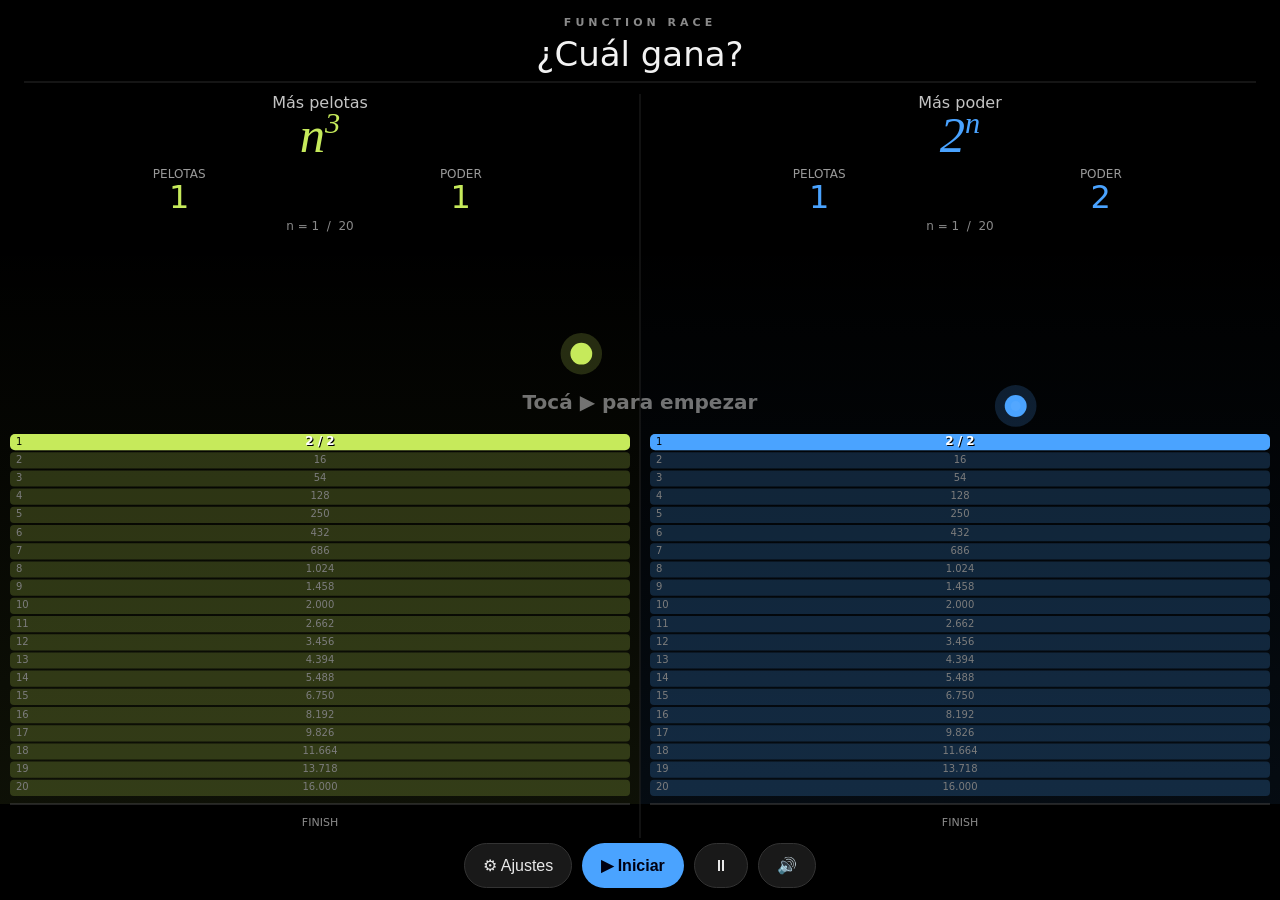
==== index.html @ 78512e0b "Prevent post-finish spawns and refine virtual ball power" ====
<!doctype html>
<html lang="es">
<head>
<meta charset="utf-8">
<meta name="viewport" content="width=device-width,initial-scale=1,viewport-fit=cover,user-scalable=no">
<meta name="theme-color" content="#000000">
<title>Function Race</title>
<style>
  :root { --bg:#000; --fg:#e8e8e8; --mut:#8a8a8a; --acc:#4aa3ff; }
  * { box-sizing: border-box; -webkit-tap-highlight-color: transparent; }
  html, body { margin:0; height:100%; background:var(--bg); color:var(--fg);
    font-family: system-ui, -apple-system, "Segoe UI", Roboto, sans-serif; overflow:hidden; touch-action:manipulation; }
  #c { position:fixed; inset:0; width:100%; height:100%; display:block; }
  #bar { position:fixed; left:0; right:0; bottom:calc(12px + env(safe-area-inset-bottom)); display:flex; gap:10px; justify-content:center; z-index:5; }
  #bar button { background:rgba(30,30,30,.85); color:var(--fg); border:1px solid #333; border-radius:999px;
    padding:12px 18px; font-size:16px; backdrop-filter:blur(6px); cursor:pointer; }
  #bar button:active { transform:scale(.96); }
  #bar #bPlay { background:var(--acc); color:#001; border-color:transparent; font-weight:600; }
  #panel { position:fixed; inset:0; background:rgba(0,0,0,.6); z-index:10; display:flex; align-items:flex-end; justify-content:center; }
  #panel.hidden { display:none; }
  .sheet { width:100%; max-width:560px; max-height:88dvh; overflow:auto; background:#111; border:1px solid #2a2a2a;
    border-radius:18px 18px 0 0; padding:16px 16px calc(20px + env(safe-area-inset-bottom)); }
  .sheet h2 { margin:0; font-size:18px; }
  .row { display:flex; align-items:center; justify-content:space-between; gap:10px; margin-bottom:10px; }
  label { display:block; font-size:12px; color:var(--mut); margin:10px 0 0; }
  label b { color:var(--fg); }
  input[type=text], input[type=number], select { width:100%; margin-top:4px; padding:10px 12px; font-size:16px;
    background:#1a1a1a; color:var(--fg); border:1px solid #333; border-radius:10px; font-family: ui-monospace, Menlo, Consolas, monospace; }
  select { font-family: inherit; }
  input[type=range] { width:100%; margin-top:6px; accent-color:var(--acc); }
  input[type=color] { width:38px; height:30px; padding:0; border:none; background:none; }
  fieldset { border:1px solid #2c2c2c; border-radius:12px; margin:14px 0 0; padding:4px 12px 12px; }
  legend { display:flex; gap:8px; align-items:center; padding:0 6px; }
  legend input[type=text] { width:150px; margin:0; padding:6px 8px; font-size:14px; font-family:inherit; }
  button.small { background:#222; color:var(--fg); border:1px solid #333; border-radius:8px; padding:8px 12px; font-size:14px; cursor:pointer; }
  button.primary { background:var(--acc); color:#001; border:none; border-radius:10px; padding:12px 18px; font-size:16px; font-weight:600; cursor:pointer; }
  .btns { display:flex; gap:10px; margin-top:16px; }
  .err { color:#ff6b6b; font-size:13px; min-height:18px; margin:10px 0 0; white-space:pre-wrap; }
  .hint { color:var(--mut); font-size:12px; line-height:1.5; margin:12px 0 0; }
  code { color:#c6ea5b; }
  .ed { margin-top:12px; padding:10px 12px 12px; background:#161616; border:1px solid #262626; border-radius:12px; }
  .edt { font-size:12px; color:var(--fg); font-weight:600; margin-bottom:6px; }
  .params { display:grid; grid-template-columns:1fr 1fr; gap:0 10px; }
  .params label.wide { grid-column:1 / -1; }
  canvas.prev { display:block; width:100%; height:48px; margin-top:10px; border-radius:8px; }
  .info { font-size:11px; color:var(--mut); margin-top:4px; }
  .err2 { color:#ff6b6b; font-size:12px; margin-top:4px; }
</style>
</head>
<body>
<canvas id="c"></canvas>

<div id="bar">
  <button id="bGear" aria-label="Ajustes">⚙ Ajustes</button>
  <button id="bPlay">▶ Iniciar</button>
  <button id="bPause" aria-label="Pausa">⏸</button>
  <button id="bSnd" aria-label="Sonido">🔊</button>
</div>

<div id="panel" class="hidden">
  <div class="sheet">
    <div class="row"><h2>Ajustes de la carrera</h2><button class="small" id="closeP">✕</button></div>

    <label>Preset
      <select id="preset"></select>
    </label>

    <label>Cantidad de paredes: <b id="wallsOut"></b>
      <input id="walls" type="range" min="1" max="100" step="1">
    </label>

    <label>Velocidad de la simulación: <b id="spdOut"></b>
      <input id="spd" type="range" min="0.5" max="5" step="0.5">
    </label>

    <div id="hpEd"></div>

    <div id="racers"></div>
    <div class="btns"><button class="small" id="addR">+ Agregar corredor</button></div>

    <p id="err" class="err"></p>
    <div class="btns">
      <button class="primary" id="apply">Aplicar y correr</button>
      <button class="small" id="share">Copiar link</button>
    </div>

    <p class="hint">
      Para cada cosa elegís el <b>tipo de función</b> (constante, lineal, potencia, exponencial, factorial…) y sus números; el gráfico
      muestra cómo crece en las paredes 1…N. <b>Cada golpe</b> de una pelota quita de vida el <b>poder</b> de la pared actual; las pelotas se
      multiplican al pegar hasta llegar a la <b>cantidad</b>. Con "Fórmula propia" podés usar <code>n</code>, <code>+ - * / % ^ ( )</code>,
      <code>sqrt log log2 exp sin cos abs min max floor ceil</code>, <code>fact(n)</code>, <code>PI</code>, <code>E</code>.
    </p>
  </div>
</div>

<script>
'use strict';
/* ============================ utilidades ============================ */
const $ = s => document.querySelector(s);
const clamp = (v, a, b) => Math.max(a, Math.min(b, v));
const rand = (a, b) => a + Math.random() * (b - a);
const cv = $('#c'), ctx = cv.getContext('2d');

function fmt(v) {
  if (!isFinite(v)) return '∞';
  const a = Math.abs(v);
  if (a >= 1e6) return v.toExponential(2).replace('e+', 'e');
  if (a < 10 && v % 1 !== 0) return v.toFixed(2);
  return Math.round(v).toLocaleString('es-AR');
}
function rgba(hex, a) {
  const h = hex.replace('#', '');
  const n = parseInt(h.length === 3 ? h.split('').map(c => c + c).join('') : h, 16);
  return `rgba(${(n >> 16) & 255},${(n >> 8) & 255},${n & 255},${a})`;
}

/* ============================ ecuaciones ============================ */
const MATH_OK = new Set(Object.getOwnPropertyNames(Math));
function fact(x) {
  x = Math.floor(x);
  if (x < 0) return 0;
  if (x > 170) return Infinity;
  let r = 1;
  for (let i = 2; i <= x; i++) r *= i;
  return r;
}
function compile(src) {
  const raw = String(src).trim();
  if (!raw) throw new Error('Ecuación vacía');
  if (!/^[\w\s+\-*\/%().,^]*$/.test(raw)) throw new Error('Caracteres no permitidos en: ' + raw);
  const s = raw.replace(/\^/g, '**');
  const noNums = s.replace(/\d+\.?\d*(e[+-]?\d+)?/gi, ' ');
  for (const id of (noNums.match(/[A-Za-z_]\w*/g) || [])) {
    if (id !== 'n' && id !== 'fact' && !MATH_OK.has(id)) throw new Error('No conozco "' + id + '" en: ' + raw);
  }
  const f = new Function('n', 'fact', 'with(Math){return (' + s + ');}');
  const g = n => {
    const v = f(n, fact);
    if (typeof v !== 'number' || Number.isNaN(v)) return 0;
    if (v === Infinity) return 1e300;
    return Math.max(0, v);
  };
  g(1); // prueba rápida
  return g;
}

/* ============================ configuración ============================ */
const nf = v => { const x = Number(v); return Number.isFinite(x) ? String(x) : '0'; };
const mulA = a => (Number(a) === 1 ? '' : nf(a) + '*');
const par = v => (Number(v) < 0 ? '(' + nf(v) + ')' : nf(v));
const KINDS = {
  const:  { label: 'Constante', params: [{ key: 'c', label: 'Valor', def: 1 }], expr: s => nf(s.c) },
  lin:    { label: 'Lineal  a·n + b', params: [{ key: 'a', label: 'a', def: 1 }, { key: 'b', label: 'b', def: 0 }],
            expr: s => { const t = mulA(s.a) + 'n', b = Number(s.b); return b === 0 ? t : (b > 0 ? t + '+' + nf(b) : t + '-' + nf(-b)); } },
  pow:    { label: 'Potencia  a·nᵖ', params: [{ key: 'a', label: 'a', def: 1 }, { key: 'p', label: 'p (exponente)', def: 2 }],
            expr: s => mulA(s.a) + 'n^' + par(s.p) },
  exp:    { label: 'Exponencial  a·bⁿ', params: [{ key: 'a', label: 'a', def: 1 }, { key: 'b', label: 'b (base)', def: 2 }],
            expr: s => mulA(s.a) + par(s.b) + '^n' },
  fact:   { label: 'Factorial  a·n!', params: [{ key: 'a', label: 'a', def: 1 }], expr: s => mulA(s.a) + 'fact(n)' },
  log:    { label: 'Logarítmica  a·log₂(n+1)', params: [{ key: 'a', label: 'a', def: 1 }], expr: s => mulA(s.a) + 'log2(n+1)' },
  sqrt:   { label: 'Raíz  a·√n', params: [{ key: 'a', label: 'a', def: 1 }], expr: s => mulA(s.a) + 'sqrt(n)' },
  custom: { label: 'Fórmula propia', params: [{ key: 'e', label: 'f(n) =', def: 'n', text: true }], expr: s => String(s.e) }
};
const specExpr = sp => KINDS[sp.k].expr(sp);
function normSpec(x, fallback) {
  if (typeof x === 'string') return { k: 'custom', e: x };
  if (x && KINDS[x.k]) {
    const o = { k: x.k };
    KINDS[x.k].params.forEach(pm => { o[pm.key] = x[pm.key] !== undefined ? x[pm.key] : pm.def; });
    return o;
  }
  return clone(fallback);
}
const C = c => ({ k: 'const', c }), PW = (a, p) => ({ k: 'pow', a, p }), EX = (a, b) => ({ k: 'exp', a, b }), FA = a => ({ k: 'fact', a });
const PRESETS = {
  'n³ vs 2ⁿ (el clásico)': {
    walls: 20, speed: 2, hp: PW(2, 3),
    racers: [
      { name: 'Más pelotas', color: '#c6ea5b', balls: PW(1, 3), power: C(1) },
      { name: 'Más poder',   color: '#4aa3ff', balls: C(1),     power: EX(1, 2) }
    ]
  },
  'Polinomios: n, n², n³': {
    walls: 14, speed: 2, hp: PW(4, 2),
    racers: [
      { name: 'n',  color: '#ff7a59', balls: PW(1, 1), power: C(1) },
      { name: 'n²', color: '#ffd24a', balls: PW(1, 2), power: C(1) },
      { name: 'n³', color: '#5be0a6', balls: PW(1, 3), power: C(1) }
    ]
  },
  'Explosión: 2ⁿ vs n! vs n⁵': {
    walls: 14, speed: 1.5, hp: EX(2, 2.5),
    racers: [
      { name: '2ⁿ', color: '#4aa3ff', balls: C(1), power: EX(1, 2) },
      { name: 'n!', color: '#ff5bd1', balls: C(1), power: FA(1) },
      { name: 'n⁵', color: '#c6ea5b', balls: C(1), power: PW(1, 5) }
    ]
  }
};
const PALETTE = ['#c6ea5b', '#4aa3ff', '#ff7a59', '#ff5bd1'];
const clone = o => JSON.parse(JSON.stringify(o));
const firstPreset = () => clone(PRESETS[Object.keys(PRESETS)[0]]);

function normCfg(c) {
  const base = firstPreset();
  const out = { walls: clamp(parseInt(c.walls, 10) || base.walls, 1, 100), speed: clamp(parseFloat(c.speed) || 1, 0.5, 5),
                hp: normSpec(c.hp, base.hp), racers: [] };
  (c.racers || []).slice(0, 4).forEach((r, i) => out.racers.push({
    name: String(r.name || ('Corredor ' + (i + 1))), color: /^#[0-9a-f]{6}$/i.test(r.color) ? r.color : PALETTE[i % 4],
    balls: normSpec(r.balls, C(1)), power: normSpec(r.power, C(1)) }));
  if (!out.racers.length) return base;
  return out;
}
function loadHash() {
  try {
    if (!location.hash || location.hash.length < 3) return null;
    const j = decodeURIComponent(escape(atob(decodeURIComponent(location.hash.slice(1)))));
    const c = JSON.parse(j);
    if (c && c.racers && c.racers.length) return normCfg(c);
  } catch (e) {}
  return null;
}
function saveHash(cfg) {
  try {
    const b = btoa(unescape(encodeURIComponent(JSON.stringify(cfg))));
    history.replaceState(null, '', '#' + encodeURIComponent(b));
  } catch (e) {}
}

/* ============================ audio ============================ */
let AC = null, master = null, soundOn = true;
function initAudio() {
  if (AC) { if (AC.state === 'suspended') AC.resume(); return; }
  try {
    AC = new (window.AudioContext || window.webkitAudioContext)();
    master = AC.createGain(); master.gain.value = 0.22; master.connect(AC.destination);
  } catch (e) { AC = null; }
}
function tone(freq, dur, type, vol, slide) {
  if (!AC || !soundOn) return;
  const t = AC.currentTime, o = AC.createOscillator(), g = AC.createGain();
  o.type = type; o.frequency.setValueAtTime(freq, t);
  if (slide) o.frequency.exponentialRampToValueAtTime(Math.max(30, freq * slide), t + dur);
  g.gain.setValueAtTime(vol, t); g.gain.exponentialRampToValueAtTime(0.0001, t + dur);
  o.connect(g); g.connect(master); o.start(t); o.stop(t + dur + 0.02);
}
const PENT = [0, 2, 4, 7, 9];
const noteFreq = (k, base) => base * Math.pow(2, (PENT[k % 5] + 12 * (Math.floor(k / 5) % 4)) / 12);
let lastVibe = 0;
function sfxBreak(r) {
  tone(noteFreq(r.n, 196), 0.3, 'triangle', 0.5, 1.4);
  tone(noteFreq(r.n, 98), 0.2, 'sawtooth', 0.16, 0.5);
  const now = performance.now();
  if (navigator.vibrate && now - lastVibe > 90) { navigator.vibrate(10); lastVibe = now; }
}
function sfxWin() {
  [0, 2, 4, 7, 9, 12].forEach((s, i) => setTimeout(() => tone(330 * Math.pow(2, s / 12), 0.35, 'triangle', 0.45, 1), i * 90));
}

/* ============================ estado ============================ */
const MAXB = 300;
const S = { state: 'idle', racers: [], N: 0, hpF: null, hpArr: [], rate: 1, clock: 0, time: 0,
            winner: null, winAt: 0, afterT: 0, scale: 1, order: [], cfg: null };
const L = {};
let parts = [], pops = [], shake = 0, W = 0, H = 0, DPR = 1;

function layout() {
  const n = S.racers.length || 1;
  L.padTop = 240;
  L.finishY = H - 96;
  L.laneW = W / n;
  const avail = L.finishY - L.padTop - 30;
  L.wallH = clamp((avail - 170) / Math.max(1, S.N), 6, 34);
  L.stackTop = L.finishY - 6 - L.wallH * S.N;
  L.sc = clamp(L.laneW / 260, 0.5, 1.15);
}
function resize() {
  DPR = Math.min(window.devicePixelRatio || 1, 2);
  W = innerWidth; H = innerHeight;
  cv.width = W * DPR; cv.height = H * DPR;
  ctx.setTransform(DPR, 0, 0, DPR, 0, 0);
  layout();
}

function build(cfg) {
  const hpF = compile(specExpr(cfg.hp));
  const racers = cfg.racers.map((c, i) => {
    const be = specExpr(c.balls).trim(), pe = specExpr(c.power).trim();
    const bF = compile(be), pF = compile(pe);
    const label = be === '1' ? pe : (pe === '1' ? be : `(${be})·(${pe})`);
    return { idx: i, name: c.name, color: c.color, bF, pF, label };
  });
  S.cfg = cfg; S.N = cfg.walls; S.hpF = hpF; S.speed = cfg.speed || 1;
  S.hpArr = [0];
  for (let k = 1; k <= S.N; k++) S.hpArr[k] = Math.max(1, hpF(k));
  S.racers = racers;
  resetRun();
}
function resetRun() {
  S.state = 'idle'; S.clock = 0; S.winner = null; S.afterT = 0; S.scale = 1; S.order = [];
  parts = []; pops = []; shake = 0;
  S.racers.forEach(r => {
    r.n = 1; r.hpMax = S.hpArr[1]; r.hp = r.hpMax; r.B = r.bF(1); r.P = r.pF(1);
    r.done = false; r.doneT = 0; r.rank = 0; r.balls = []; r.flash = 0; r.dmgAcc = 0; r.popT = 0; r.lastTick = 0; r.lastBreak = 0;
    r.brk = 0; r.hpShown = r.hpMax; r.hitHp = r.hpMax; r.hitList = []; r.popAcc = 0; r.target = 1; r.retireAcc = 0;
  });
  layout();
  S.racers.forEach(r => { r.floorY = L.stackTop; });
  updatePlayBtn();
}

/* ============================ simulación ============================ */
// Daño real: cada golpe de una pelota quita "poder" de vida a la pared actual (el sobrante pasa a la siguiente).
function applyDamage(r, dmg) {
  let guard = 0;
  while (dmg > 0 && !r.done && guard++ < 500) {
    if (dmg >= r.hp) { dmg -= r.hp; r.hp = 0; breakWall(r); }
    else { r.hp -= dmg; dmg = 0; }
  }
}
function breakWall(r) {
  const k = r.n;
  if (r.brk++ < 5) wallFx(r, k);
  r.n++;
  if (r.n > S.N) { r.hp = 0; finishRacer(r); return; }
  r.hpMax = S.hpArr[r.n]; r.hp = r.hpMax; r.hpShown = r.hpMax; r.hitHp = r.hpMax; r.dmgAcc = 0; r.B = r.bF(r.n); r.P = r.pF(r.n);
}
function wallFx(r, k) {
  const i = r.idx, x0 = i * L.laneW + 10, w = L.laneW - 20;
  const y = L.stackTop + (k - 1) * L.wallH, h = L.wallH;
  const cnt = clamp(Math.round(w / 6), 14, 40);
  for (let j = 0; j < cnt && parts.length < 1500; j++) {
    parts.push({ x: x0 + Math.random() * w, y: y + Math.random() * h, vx: rand(-120, 120), vy: rand(-260, 40),
      life: rand(.5, 1.1), max: 1.1, size: rand(2, 5), color: r.color, g: 700 });
  }
  r.flash = 1; shake = Math.max(shake, 7);
  const now = performance.now();
  if (now - r.lastBreak > 40) { sfxBreak(r); r.lastBreak = now; }
}
function finishRacer(r) {
  r.done = true; r.doneT = S.clock; S.order.push(r); r.rank = S.order.length;
  const i = r.idx, x0 = i * L.laneW;
  for (let j = 0; j < 110 && parts.length < 1800; j++) {
    parts.push({ x: x0 + Math.random() * L.laneW, y: L.padTop + rand(0, 60), vx: rand(-90, 90), vy: rand(-80, 120),
      life: rand(1.2, 2.4), max: 2.4, size: rand(3, 6), color: j % 3 ? r.color : '#ffffff', g: 260 });
  }
  shake = Math.max(shake, 10);
  if (!S.winner) { S.winner = r; S.winAt = S.time; S.afterT = 0; sfxWin(); }
}

function spawnBall(r, x, y, up) {
  const a = up ? -Math.PI / 2 + rand(-0.9, 0.9) : rand(0, Math.PI * 2), sp = rand(300, 380);
  r.balls.push({ x, y, vx: Math.cos(a) * sp, vy: Math.sin(a) * sp, k: Math.random(), r: 4, cell: 0, t: S.time });
}

function updRacer(r, dt, pd) {
  const i = r.idx, x0 = i * L.laneW + 14, x1 = (i + 1) * L.laneW - 14, top = L.padTop + 6;
  const target = L.stackTop + (Math.min(r.n, S.N + 1) - 1) * L.wallH;
  r.floorY += (target - r.floorY) * Math.min(1, dt * 7);
  r.flash = Math.max(0, r.flash - dt * 5);
  r.hpShown += (r.hitHp - r.hpShown) * Math.min(1, dt * 22);
  r.brk = 0;
  const floor = r.floorY, balls = r.balls;

  // La función fija el objetivo de pelotas. Cada impacto válido añade dos.
  // El máximo es visual: no cambia el daño ni la cantidad matemática.
  const tgt = clamp(Math.round(r.B), 1, MAXB);
  r.target = tgt;
  if (balls.length === 0) {
    const initial = Math.min(tgt, 2);
    for (let q = 0; q < initial; q++)
      spawnBall(r, rand(x0 + 10, x1 - 10), rand(top + 10, Math.max(top + 11, floor - 40)), false);
  }
  // Si la función baja al pasar de pared, retirar el excedente gradualmente
  // evita que las pelotas desaparezcan todas de golpe.
  if (balls.length > tgt) {
    r.retireAcc += dt * 10;
    const remove = Math.min(balls.length - tgt, Math.floor(r.retireAcc));
    if (remove > 0) { balls.splice(0, remove); r.retireAcc -= remove; }
  } else r.retireAcc = 0;
  r.maxed = tgt > 1 && balls.length >= tgt;

  const n = balls.length;
  let base = clamp(11 - Math.log10(n) * 3.2, 3, 11) * (1 + Math.min(1.4, Math.log10(Math.max(1, r.P)) / 4.5));
  const area = Math.max(1, (x1 - x0) * Math.max(20, floor - top));
  base = clamp(Math.min(base, Math.sqrt(0.35 * area / (Math.max(n, tgt * 0.5) * Math.PI)) / 1.1), 1.6, 40);
  r.rad = base;
  for (const b of balls) b.r = base * (0.9 + 0.2 * b.k);
  const maxR = base * 1.1, cell = Math.max(4, maxR * 2);
  const cols = Math.max(1, Math.ceil((x1 - x0) / cell)), rows = Math.max(1, Math.ceil((Math.max(20, floor - top) + cell) / cell));
  const head = new Int32Array(cols * rows), next = new Int32Array(n);
  const sub = clamp(Math.ceil(pd / 0.006), 1, 12), h = pd / sub;
  const running = S.state === 'running';
  const hl = r.hitList; hl.length = 0;
  let hits = 0;

  for (let s = 0; s < sub; s++) {
    // 1) mover y rebotar contra bordes, techo y la pared actual
    for (let q = 0; q < n; q++) {
      const b = balls[q], rr = b.r;
      b.x += b.vx * h; b.y += b.vy * h;
      if (b.x < x0 + rr) { b.x = x0 + rr; b.vx = Math.abs(b.vx); }
      else if (b.x > x1 - rr) { b.x = x1 - rr; b.vx = -Math.abs(b.vx); }
      if (b.y < top + rr) { b.y = top + rr; b.vy = Math.abs(b.vy); }
      if (b.y > floor - rr) {
        b.y = floor - rr;
        if (b.vy > 0) {
          b.vy = -b.vy; b.vx += rand(-25, 25);
          hits++;
          // Cada pelota conserva su poder. Solo al alcanzar el límite visual,
          // cada esfera representa varias pelotas matemáticas.
          const currentTarget = clamp(Math.round(r.B), 1, MAXB);
          const virtualWeight = balls.length >= currentTarget && r.B > MAXB ? r.B / MAXB : 1;
          const dmg = (running && !r.done) ? r.P * virtualWeight : 0;
          if (hl.length < 64) hl.push({ x: b.x, rad: rr, d: dmg });
          if (dmg > 0) applyDamage(r, dmg);
          if (parts.length < 1200 && Math.random() < 0.3) {
            parts.push({ x: b.x, y: floor, vx: rand(-80, 80), vy: rand(-220, -60), life: .35, max: .35, size: rand(1.5, 3), color: r.color, g: 600 });
          }
        }
      }
    }
    // 2) choques elásticos entre pelotas (masas iguales, grilla espacial, 3 pasadas de relajación)
    if (n > 1) {
      head.fill(-1);
      for (let q = 0; q < n; q++) {
        const b = balls[q];
        const cx = clamp(((b.x - x0) / cell) | 0, 0, cols - 1), cy = clamp(((b.y - top) / cell) | 0, 0, rows - 1);
        const id = cy * cols + cx; next[q] = head[id]; head[id] = q; b.cell = id;
      }
      for (let pass = 0; pass < 3; pass++) {
        for (let q = 0; q < n; q++) {
          const a = balls[q], cx = a.cell % cols, cy = (a.cell / cols) | 0;
          for (let oy = -1; oy <= 1; oy++) {
            const yy = cy + oy; if (yy < 0 || yy >= rows) continue;
            for (let ox = -1; ox <= 1; ox++) {
              const xx = cx + ox; if (xx < 0 || xx >= cols) continue;
              for (let j = head[yy * cols + xx]; j !== -1; j = next[j]) {
                if (j <= q) continue;
                const c = balls[j];
                let dx = c.x - a.x, dy = c.y - a.y;
                const min = a.r + c.r, d2 = dx * dx + dy * dy;
                if (d2 >= min * min) continue;
                let d = Math.sqrt(d2);
                if (d < 1e-4) { dx = rand(-1, 1); dy = rand(-1, 1); d = Math.hypot(dx, dy) || 1; }
                const nx = dx / d, ny = dy / d, ov = (min - d) * 0.5 + 0.01;
                a.x -= nx * ov; a.y -= ny * ov; c.x += nx * ov; c.y += ny * ov;
                const vn = (a.vx - c.vx) * nx + (a.vy - c.vy) * ny;
                if (vn > 0) { a.vx -= vn * nx; a.vy -= vn * ny; c.vx += vn * nx; c.vy += vn * ny; }
              }
            }
          }
        }
        for (let q = 0; q < n; q++) { // la corrección pudo empujar fuera de los bordes
          const b = balls[q], rr = b.r;
          if (b.x < x0 + rr) b.x = x0 + rr; else if (b.x > x1 - rr) b.x = x1 - rr;
          if (b.y < top + rr) b.y = top + rr; else if (b.y > floor - rr) b.y = floor - rr;
        }
      }
    }
  }
  // energía estable: rapidez constante, sin quedarse quietas ni disparadas
  const sp0 = 330, kk = Math.min(1, pd * 2);
  for (const b of balls) {
    const sp = Math.hypot(b.vx, b.vy) || 1, f = 1 + (sp0 / sp - 1) * kk;
    b.vx *= f; b.vy *= f;
    if (Math.abs(b.vy) < 50) b.vy += (b.vy < 0 ? -1 : 1) * 50 * kk;
  }

  if (hits) {
    r.flash = Math.min(1, r.flash + 0.14 * Math.min(hits, 4));
    const now = performance.now();
    if (S.state === 'running' && now - r.lastTick > 55) {
      r.lastTick = now;
      tone(rand(520, 820) + r.idx * 110, 0.05, 'square', 0.04, 0.6);
    }
  }

  // Cada impacto produce dos descendientes. El registro visual guarda solo
  // una muestra de impactos, pero el contador hits conserva el total real.
  if (running && !r.done && hits) {
    const liveTarget = clamp(Math.round(r.B), 1, MAXB);
    const births = Math.min(Math.max(0, liveTarget - balls.length), hits * 2, MAXB - balls.length);
    for (let q = 0; q < births; q++) {
      const hh = hl.length ? hl[Math.floor(q / 2) % hl.length] : null;
      const sx = hh ? hh.x : rand(x0 + 10, x1 - 10);
      const rad = hh ? hh.rad : base;
      spawnBall(r, sx, floor - rad * 2 - 2, true);
      if ((q & 1) === 0 && parts.length < 1200)
        parts.push({ x: sx, y: floor - 4, vx: rand(-60, 60), vy: rand(-140, -40), life: .3, max: .3, size: 3, color: '#ffffff', g: 300 });
    }
    // números de daño en el punto de impacto
    if (n <= 10) {
      for (let q = 0; q < Math.min(4, hl.length); q++) if (hl[q].d > 0 && pops.length < 60)
        pops.push({ x: hl[q].x, y: Math.max(top + 20, floor - 22), text: '-' + fmt(hl[q].d), life: .8, max: .8, color: r.color });
    } else {
      for (const e of hl) r.popAcc += e.d;
      if (r.popT <= 0 && pops.length < 60 && hl.length && r.popAcc > 0) {
        pops.push({ x: hl[(Math.random() * hl.length) | 0].x, y: Math.max(top + 20, floor - 22), text: '-' + fmt(r.popAcc), life: .8, max: .8, color: r.color });
        r.popAcc = 0; r.popT = 0.14;
      }
    }
  }
  r.hitHp = r.hp;
  r.popT -= dt;
}

function update(dt) {
  S.time += dt;
  const pd = dt * (S.speed || 1);
  if (S.state === 'running') {
    S.clock += pd;
    if (S.winner) S.afterT += dt;
    // termina cuando todos llegaron, o 20 s reales después de que gane el primero
    if (S.racers.every(r => r.done) || S.afterT > 20) { S.state = 'over'; updatePlayBtn(); }
  }
  if (S.state !== 'paused') S.racers.forEach(r => updRacer(r, dt, pd));
  for (const p of parts) { p.vy += p.g * dt; p.x += p.vx * dt; p.y += p.vy * dt; p.life -= dt; }
  parts = parts.filter(p => p.life > 0);
  for (const p of pops) { p.y -= 40 * dt; p.life -= dt; }
  pops = pops.filter(p => p.life > 0);
  shake = Math.max(0, shake - dt * 30);
}

/* ============================ dibujo ============================ */
function rr(x, y, w, h, r) { ctx.beginPath(); if (ctx.roundRect) ctx.roundRect(x, y, w, h, r); else ctx.rect(x, y, w, h); }

function drawFormula(txt, cx, y, size, color, maxW) {
  txt = txt.replace(/\*\*/g, '^');
  const segs = []; const re = /\^(\([^)]*\)|[\w.]+)/g; let last = 0, m;
  while ((m = re.exec(txt))) {
    if (m.index > last) segs.push({ t: txt.slice(last, m.index), sup: false });
    segs.push({ t: m[1].replace(/^\(|\)$/g, ''), sup: true });
    last = re.lastIndex;
  }
  if (last < txt.length) segs.push({ t: txt.slice(last), sup: false });
  segs.forEach(s => { s.t = s.t.replace(/\*/g, '·'); });
  const font = (sz, sup) => `italic ${sup ? sz * 0.6 : sz}px Georgia, "Times New Roman", serif`;
  let sz = size;
  const measure = () => segs.reduce((w, s) => { ctx.font = font(sz, s.sup); return w + ctx.measureText(s.t).width; }, 0);
  let w = measure();
  if (w > maxW) { sz = sz * maxW / w; w = measure(); }
  ctx.textAlign = 'left'; ctx.fillStyle = color;
  let x = cx - w / 2;
  for (const s of segs) {
    ctx.font = font(sz, s.sup);
    ctx.fillText(s.t, x, s.sup ? y - sz * 0.38 : y);
    x += ctx.measureText(s.t).width;
  }
}

function drawHeader() {
  const n = S.racers.length, sc = L.sc;
  ctx.textAlign = 'center'; ctx.textBaseline = 'alphabetic';
  ctx.fillStyle = '#8a8a8a'; ctx.font = '600 11px system-ui, sans-serif';
  if ('letterSpacing' in ctx) ctx.letterSpacing = '4px';
  ctx.fillText('FUNCTION RACE', W / 2, 26);
  if ('letterSpacing' in ctx) ctx.letterSpacing = '0px';
  ctx.fillStyle = '#f2f2f2'; ctx.font = `400 ${Math.min(34, W / 11)}px system-ui, sans-serif`;
  ctx.fillText('¿Cuál gana?', W / 2, 66);
  ctx.strokeStyle = '#2b2b2b'; ctx.lineWidth = 1;
  ctx.beginPath(); ctx.moveTo(24, 82); ctx.lineTo(W - 24, 82); ctx.stroke();

  S.racers.forEach(r => {
    const cx = (r.idx + 0.5) * L.laneW, nn = Math.min(r.n, S.N);
    ctx.textAlign = 'center';
    ctx.fillStyle = '#c4c4c4'; ctx.font = `${Math.round(14 * Math.max(sc, .75))}px system-ui, sans-serif`;
    ctx.fillText(r.name, cx, 108);
    drawFormula(r.label, cx, 152, 44 * sc, r.color, L.laneW - 24);
    ctx.textAlign = 'center';
    ctx.fillStyle = '#9a9a9a'; ctx.font = `${Math.round(10 * Math.max(sc, .8))}px system-ui, sans-serif`;
    ctx.fillText('PELOTAS', cx - L.laneW * .22, 178);
    ctx.fillText('PODER', cx + L.laneW * .22, 178);
    const B = r.bF(nn), P = r.pF(nn);
    ctx.fillStyle = r.color; ctx.font = `300 ${Math.round(28 * sc)}px system-ui, sans-serif`;
    ctx.fillText(fmt(B), cx - L.laneW * .22, 208);
    ctx.fillText(fmt(P), cx + L.laneW * .22, 208);
    ctx.fillStyle = '#8a8a8a'; ctx.font = `${Math.round(10 * Math.max(sc, .8))}px system-ui, sans-serif`;
    const fin = r.done ? ' ✓' : '';
    ctx.fillText(`n = ${nn}  /  ${S.N}${fin}`, cx, 230);
  });
  // separadores entre carriles
  for (let i = 1; i < n; i++) {
    ctx.strokeStyle = '#222'; ctx.beginPath(); ctx.moveTo(i * L.laneW, 94); ctx.lineTo(i * L.laneW, L.finishY + 34); ctx.stroke();
  }
}

function drawLane(r) {
  const i = r.idx, lx = i * L.laneW, x = lx + 10, w = L.laneW - 20;
  // fondo suave
  const g = ctx.createLinearGradient(0, L.padTop, 0, L.finishY);
  g.addColorStop(0, rgba(r.color, 0)); g.addColorStop(1, rgba(r.color, 0.07));
  ctx.fillStyle = g; ctx.fillRect(lx, L.padTop, L.laneW, L.finishY - L.padTop);

  // paredes
  if (!r.done) {
    for (let k = r.n; k <= S.N; k++) {
      const y = L.stackTop + (k - 1) * L.wallH, h = Math.max(3, L.wallH - (L.wallH < 8 ? 1 : 2));
      if (k === r.n) {
        const ox = (Math.random() - .5) * r.flash * 4;
        rr(x + ox, y, w, h, Math.min(5, h / 2)); ctx.fillStyle = '#1d1d1d'; ctx.fill();
        const frac = clamp(r.hpShown / r.hpMax, 0, 1);
        if (frac > 0) { rr(x + ox, y, Math.max(2, w * frac), h, Math.min(5, h / 2)); ctx.fillStyle = r.color; ctx.fill(); }
        if (r.flash > 0) { rr(x + ox, y, w, h, Math.min(5, h / 2)); ctx.fillStyle = `rgba(255,255,255,${r.flash * 0.45})`; ctx.fill(); }
        if (h >= 13) {
          ctx.textAlign = 'center'; ctx.textBaseline = 'middle';
          ctx.font = `600 ${Math.min(12, h - 3)}px system-ui, sans-serif`;
          ctx.fillStyle = '#000'; ctx.fillText(`${fmt(r.hpShown)} / ${fmt(r.hpMax)}`, lx + L.laneW / 2 + 1, y + h / 2 + 1);
          ctx.fillStyle = '#fff'; ctx.fillText(`${fmt(r.hpShown)} / ${fmt(r.hpMax)}`, lx + L.laneW / 2, y + h / 2);
          ctx.textAlign = 'left'; ctx.font = `${Math.min(10, h - 4)}px system-ui, sans-serif`; ctx.fillStyle = '#000';
          ctx.fillText(String(k), x + 6, y + h / 2);
          ctx.textBaseline = 'alphabetic';
        }
      } else {
        rr(x, y, w, h, Math.min(4, h / 2)); ctx.fillStyle = rgba(r.color, 0.2); ctx.fill();
        if (h >= 13) {
          ctx.textBaseline = 'middle'; ctx.font = `${Math.min(10, h - 4)}px system-ui, sans-serif`; ctx.fillStyle = '#7c7c7c';
          ctx.textAlign = 'left'; ctx.fillText(String(k), x + 6, y + h / 2);
          ctx.textAlign = 'center'; ctx.fillText(fmt(S.hpArr[k]), lx + L.laneW / 2, y + h / 2);
          ctx.textBaseline = 'alphabetic';
        }
      }
    }
  }
  // línea de meta
  ctx.strokeStyle = r.done ? r.color : '#444'; ctx.lineWidth = r.done ? 2 : 1;
  ctx.beginPath(); ctx.moveTo(x, L.finishY); ctx.lineTo(x + w, L.finishY); ctx.stroke(); ctx.lineWidth = 1;
  ctx.textAlign = 'center'; ctx.font = '11px system-ui, sans-serif'; ctx.fillStyle = r.done ? r.color : '#8a8a8a';
  ctx.fillText(r.done ? `#${r.rank} · ${r.doneT.toFixed(1)} s` : 'FINISH', lx + L.laneW / 2, L.finishY + 22);

  // pelotas (brillo + núcleo)
  const base = r.rad, many = r.balls.length > 120;
  if (!many) {
    ctx.fillStyle = rgba(r.color, 0.18); ctx.beginPath();
    for (const b of r.balls) { const q = base * (0.9 + 0.2 * b.k) * 1.9; ctx.moveTo(b.x + q, b.y); ctx.arc(b.x, b.y, q, 0, 6.2832); }
    ctx.fill();
  }
  ctx.fillStyle = r.color; ctx.beginPath();
  for (const b of r.balls) { const q = base * (0.9 + 0.2 * b.k); ctx.moveTo(b.x + q, b.y); ctx.arc(b.x, b.y, q, 0, 6.2832); }
  ctx.fill();
  const hot = clamp(Math.log10(Math.max(1, r.P)) / 6, 0, 0.95);
  if (hot > 0.02) {
    ctx.fillStyle = `rgba(255,255,255,${hot})`; ctx.beginPath();
    for (const b of r.balls) { const q = base * (0.9 + 0.2 * b.k) * 0.45; ctx.moveTo(b.x + q, b.y); ctx.arc(b.x, b.y, q, 0, 6.2832); }
    ctx.fill();
  }
}

function drawBadge(r) {
  if (r.done || r.target <= 1 || S.state === 'idle') return;
  const cx = (r.idx + 0.5) * L.laneW, y = L.padTop + 20;
  ctx.textAlign = 'center'; ctx.textBaseline = 'alphabetic';
  if (r.maxed) {
    const pulse = 0.75 + 0.25 * Math.sin(S.time * 5);
    ctx.globalAlpha = pulse; ctx.fillStyle = r.color; ctx.font = '700 15px system-ui, sans-serif';
    ctx.fillText('MAX · ya no se multiplican', cx, y);
    ctx.globalAlpha = 1;
  } else {
    ctx.fillStyle = '#9a9a9a'; ctx.font = '12px system-ui, sans-serif';
    ctx.fillText('multiplicando ' + r.balls.length + ' / ' + r.target, cx, y);
  }
}

function draw() {
  ctx.setTransform(DPR, 0, 0, DPR, 0, 0);
  ctx.fillStyle = '#000'; ctx.fillRect(0, 0, W, H);
  ctx.save();
  if (shake > 0.2) ctx.translate(rand(-shake, shake) * .5, rand(-shake, shake) * .5);

  S.racers.forEach(drawLane);
  S.racers.forEach(drawBadge);

  for (const p of parts) {
    ctx.globalAlpha = clamp(p.life / p.max, 0, 1); ctx.fillStyle = p.color; ctx.fillRect(p.x, p.y, p.size, p.size);
  }
  ctx.globalAlpha = 1;
  ctx.textAlign = 'center'; ctx.textBaseline = 'alphabetic';
  for (const p of pops) {
    ctx.globalAlpha = clamp(p.life / p.max, 0, 1); ctx.fillStyle = p.color;
    ctx.font = '600 13px system-ui, sans-serif'; ctx.fillText(p.text, p.x, p.y);
  }
  ctx.globalAlpha = 1;
  ctx.restore();

  drawHeader();

  // banners
  const by = L.padTop + (L.finishY - L.padTop) * 0.3;
  if (S.state === 'idle') {
    const a = 0.65 + 0.35 * Math.sin(S.time * 3);
    ctx.globalAlpha = a; ctx.fillStyle = '#fff'; ctx.textAlign = 'center';
    ctx.font = '600 20px system-ui, sans-serif'; ctx.fillText('Tocá ▶ para empezar', W / 2, by);
    ctx.globalAlpha = 1;
  } else if (S.winner) {
    const a = clamp((S.time - S.winAt) * 2.5, 0, 1);
    ctx.globalAlpha = 0.92 * a;
    const bw = Math.min(W - 40, 320), bh = 74;
    rr(W / 2 - bw / 2, by - 36, bw, bh, 16); ctx.fillStyle = 'rgba(0,0,0,.78)'; ctx.fill();
    ctx.strokeStyle = S.winner.color; ctx.lineWidth = 2; ctx.stroke(); ctx.lineWidth = 1;
    ctx.textAlign = 'center'; ctx.fillStyle = S.winner.color; ctx.font = '700 24px system-ui, sans-serif';
    ctx.fillText('🏆 ' + S.winner.name + ' gana', W / 2, by - 4);
    ctx.fillStyle = '#ccc'; ctx.font = '13px system-ui, sans-serif';
    ctx.fillText('en ' + S.winner.doneT.toFixed(1) + ' s · ' + S.N + ' paredes', W / 2, by + 20);
    ctx.globalAlpha = 1;
  }
}

let last = performance.now();
function frame(now) {
  const dt = Math.min(0.05, (now - last) / 1000); last = now;
  if (S.racers.length) { update(dt); draw(); }
  requestAnimationFrame(frame);
}

/* ============================ controles ============================ */
function updatePlayBtn() {
  $('#bPlay').textContent = S.state === 'idle' ? '▶ Iniciar' : '↻ Reiniciar';
  $('#bPause').textContent = S.state === 'paused' ? '▶' : '⏸';
}
function startRun() {
  initAudio();
  resetRun(); S.state = 'running'; updatePlayBtn();
}
$('#bPlay').addEventListener('click', () => { if (S.state === 'idle') { initAudio(); S.state = 'running'; updatePlayBtn(); } else startRun(); });
$('#bPause').addEventListener('click', () => {
  if (S.state === 'running') { S.state = 'paused'; S.prevPaused = true; }
  else if (S.state === 'paused') { S.state = 'running'; }
  updatePlayBtn();
});
$('#bSnd').addEventListener('click', () => { soundOn = !soundOn; $('#bSnd').textContent = soundOn ? '🔊' : '🔇'; initAudio(); });
cv.addEventListener('pointerdown', () => { if (S.state === 'idle') { initAudio(); S.state = 'running'; updatePlayBtn(); } });

/* ----- panel de ajustes ----- */
let D = firstPreset();
let previewers = [];
function drawPreview(cnv, info, err, spec) {
  const g = cnv.getContext('2d'), w = cnv.width, h = cnv.height;
  g.fillStyle = '#101010'; g.fillRect(0, 0, w, h);
  let f;
  try { f = compile(specExpr(spec)); err.textContent = ''; } catch (e) { err.textContent = '⚠ ' + e.message; info.textContent = ''; return; }
  const N = clamp(D.walls, 1, 100), v = [];
  for (let k = 1; k <= N; k++) v.push(f(k));
  const ly = v.map(x => Math.log10(1 + x)), mn = Math.min(...ly), mx = Math.max(...ly);
  g.strokeStyle = '#4aa3ff'; g.lineWidth = 4; g.lineJoin = 'round'; g.beginPath();
  for (let k = 0; k < N; k++) {
    const x = N === 1 ? w / 2 : 10 + (w - 20) * k / (N - 1);
    const y = mx - mn < 1e-9 ? h / 2 : h - 10 - (h - 20) * (ly[k] - mn) / (mx - mn);
    if (k) g.lineTo(x, y); else g.moveTo(x, y);
  }
  g.stroke();
  info.textContent = 'n=1 → ' + fmt(v[0]) + '   ·   n=' + N + ' → ' + fmt(v[N - 1]) + '   (escala logarítmica)';
}
function makeEditor(title, spec) {
  const box = document.createElement('div'); box.className = 'ed';
  const t = document.createElement('div'); t.className = 'edt'; t.textContent = title; box.appendChild(t);
  const sel = document.createElement('select');
  Object.keys(KINDS).forEach(k => { const o = document.createElement('option'); o.value = k; o.textContent = KINDS[k].label; sel.appendChild(o); });
  sel.value = spec.k; box.appendChild(sel);
  const pr = document.createElement('div'); pr.className = 'params'; box.appendChild(pr);
  const cnv = document.createElement('canvas'); cnv.className = 'prev'; cnv.width = 560; cnv.height = 96; box.appendChild(cnv);
  const info = document.createElement('div'); info.className = 'info'; box.appendChild(info);
  const err = document.createElement('div'); err.className = 'err2'; box.appendChild(err);
  const refresh = () => drawPreview(cnv, info, err, spec);
  previewers.push(refresh);
  function renderParams() {
    pr.innerHTML = '';
    KINDS[spec.k].params.forEach(pm => {
      const l = document.createElement('label'); l.textContent = pm.label; if (pm.text) l.className = 'wide';
      const i = document.createElement('input');
      if (pm.text) { i.type = 'text'; i.value = spec[pm.key]; i.spellcheck = false; i.autocapitalize = 'off'; i.autocomplete = 'off'; }
      else { i.type = 'number'; i.step = 'any'; i.inputMode = 'decimal'; i.value = spec[pm.key]; }
      i.addEventListener('input', () => {
        if (pm.text) spec[pm.key] = i.value;
        else { const v = parseFloat(i.value); spec[pm.key] = Number.isNaN(v) ? 0 : v; }
        refresh();
      });
      l.appendChild(i); pr.appendChild(l);
    });
  }
  sel.addEventListener('change', () => {
    const old = Object.assign({}, spec), expr0 = (() => { try { return specExpr(old); } catch (e) { return 'n'; } })();
    Object.keys(spec).forEach(k => delete spec[k]);
    spec.k = sel.value;
    KINDS[sel.value].params.forEach(pm => {
      spec[pm.key] = (old[pm.key] !== undefined && typeof old[pm.key] === typeof pm.def) ? old[pm.key] : pm.def;
    });
    if (sel.value === 'custom') spec.e = expr0;
    renderParams(); refresh();
  });
  renderParams(); refresh();
  return box;
}
function renderEditors() {
  previewers = [];
  const hpBox = $('#hpEd'); hpBox.innerHTML = '';
  hpBox.appendChild(makeEditor('Vida de cada pared (según su número n)', D.hp));
  const box = $('#racers'); box.innerHTML = '';
  D.racers.forEach((r, i) => {
    const fs = document.createElement('fieldset');
    const lg = document.createElement('legend');
    const col = document.createElement('input'); col.type = 'color'; col.value = r.color;
    col.addEventListener('input', () => { r.color = col.value; });
    const nm = document.createElement('input'); nm.type = 'text'; nm.value = r.name;
    nm.addEventListener('input', () => { r.name = nm.value; });
    lg.append(col, nm);
    if (D.racers.length > 1) {
      const rm = document.createElement('button'); rm.className = 'small'; rm.textContent = '✕'; rm.type = 'button';
      rm.addEventListener('click', () => { D.racers.splice(i, 1); renderEditors(); });
      lg.append(rm);
    }
    fs.append(lg, makeEditor('Cantidad de pelotas (según n)', r.balls), makeEditor('Poder: vida que quita cada golpe (según n)', r.power));
    box.appendChild(fs);
  });
  $('#addR').style.display = D.racers.length >= 4 ? 'none' : '';
}
function syncPanel() {
  $('#walls').value = D.walls; $('#wallsOut').textContent = D.walls;
  $('#spd').value = D.speed; $('#spdOut').textContent = '×' + D.speed;
  renderEditors();
}
function readPanel() {
  D.walls = clamp(parseInt($('#walls').value, 10) || 1, 1, 100);
  D.speed = clamp(parseFloat($('#spd').value) || 1, 0.5, 5);
}
function applyCfg() {
  readPanel();
  try {
    build(clone(D));
    $('#err').textContent = '';
    saveHash(D);
    $('#panel').classList.add('hidden');
    startRun();
  } catch (e) {
    $('#err').textContent = '⚠ ' + e.message;
  }
}
const sel = $('#preset');
Object.keys(PRESETS).forEach(k => { const o = document.createElement('option'); o.textContent = k; sel.appendChild(o); });
const custom = document.createElement('option'); custom.textContent = 'Personalizado'; custom.value = '__c'; sel.appendChild(custom);
sel.addEventListener('change', () => {
  if (sel.value === '__c') return;
  D = clone(PRESETS[sel.value]); syncPanel();
});
$('#walls').addEventListener('input', () => { D.walls = parseInt($('#walls').value, 10) || 1; $('#wallsOut').textContent = D.walls; previewers.forEach(f => f()); });
$('#spd').addEventListener('input', () => { D.speed = parseFloat($('#spd').value) || 1; $('#spdOut').textContent = '×' + D.speed; });
$('#addR').addEventListener('click', () => {
  if (D.racers.length >= 4) return;
  const k = D.racers.length;
  D.racers.push({ name: 'Corredor ' + (k + 1), color: PALETTE[k % 4], balls: PW(1, 1), power: C(1) });
  renderEditors();
});
$('#apply').addEventListener('click', applyCfg);
$('#share').addEventListener('click', async () => {
  readPanel();
  try { compile(specExpr(D.hp)); D.racers.forEach(r => { compile(specExpr(r.balls)); compile(specExpr(r.power)); }); } catch (e) { $('#err').textContent = '⚠ ' + e.message; return; }
  saveHash(D);
  try { await navigator.clipboard.writeText(location.href); $('#err').style.color = '#c6ea5b'; $('#err').textContent = 'Link copiado ✓'; }
  catch (e) { $('#err').style.color = ''; $('#err').textContent = 'Copiá el link de la barra de direcciones.'; }
  setTimeout(() => { $('#err').style.color = ''; }, 1500);
});
$('#bGear').addEventListener('click', () => { syncPanel(); $('#err').textContent = ''; $('#panel').classList.remove('hidden'); if (S.state === 'running') { S.state = 'paused'; updatePlayBtn(); } });
$('#closeP').addEventListener('click', () => { $('#panel').classList.add('hidden'); });
$('#panel').addEventListener('pointerdown', e => { if (e.target.id === 'panel') $('#panel').classList.add('hidden'); });

/* ============================ arranque ============================ */
addEventListener('resize', resize);
resize();
(function init() {
  const fromHash = loadHash();
  if (fromHash) { try { D = fromHash; build(clone(D)); } catch (e) { D = firstPreset(); build(clone(D)); } }
  else build(clone(D));
  resize();
  syncPanel();
  requestAnimationFrame(frame);
})();
</script>
</body>
</html>
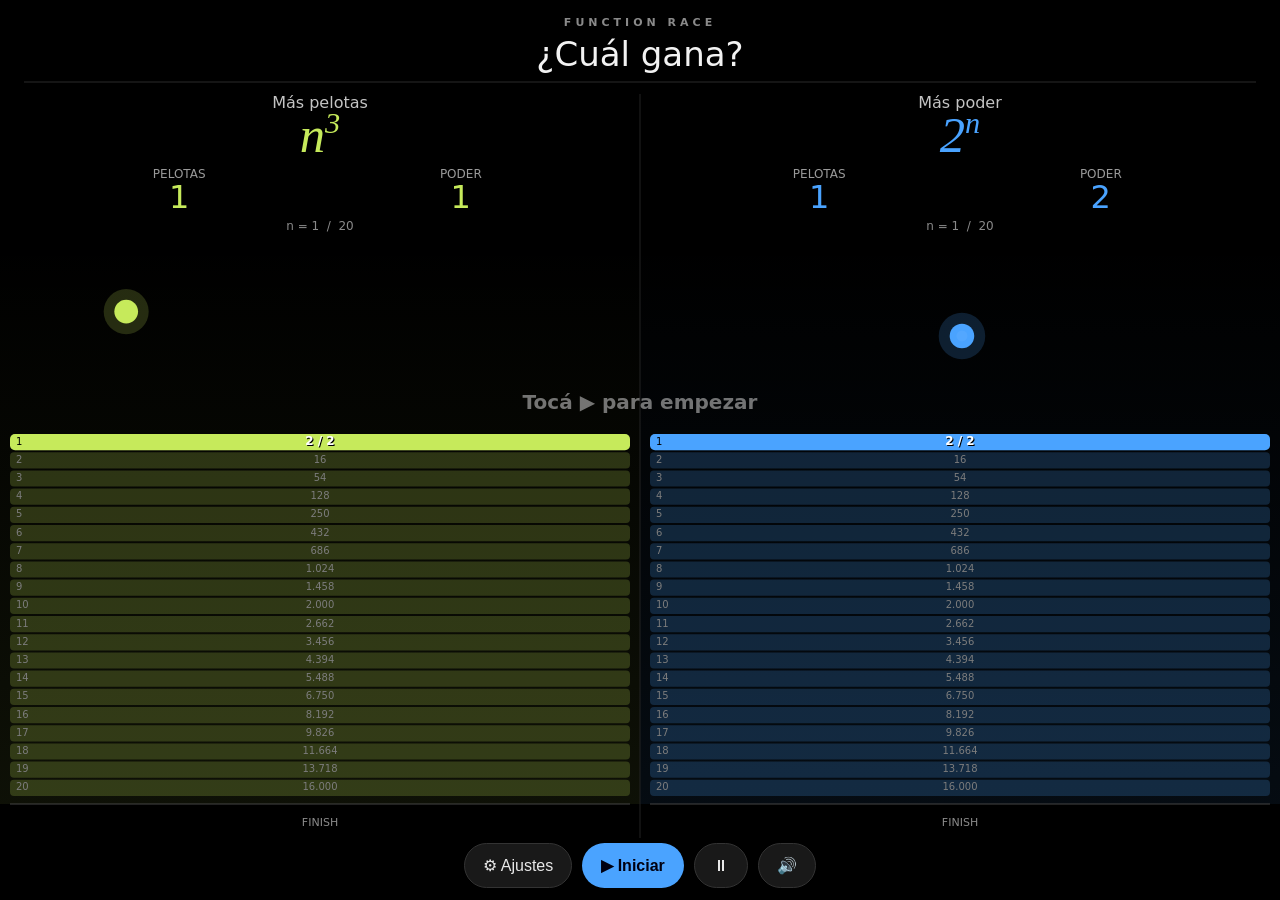
==== commit 1b730051: "Add irrational constants and oscillation presets" ====
--- a/index.html
+++ b/index.html
@@ -171,7 +171,7 @@
   }
   return clone(fallback);
 }
-const C = c => ({ k: 'const', c }), PW = (a, p) => ({ k: 'pow', a, p }), EX = (a, b) => ({ k: 'exp', a, b }), FA = a => ({ k: 'fact', a });
+const C = c => ({ k: 'const', c }), PW = (a, p) => ({ k: 'pow', a, p }), EX = (a, b) => ({ k: 'exp', a, b }), FA = a => ({ k: 'fact', a }), CU = e => ({ k: 'custom', e });
 const PRESETS = {
   'n³ vs 2ⁿ (el clásico)': {
     walls: 20, speed: 2, hp: PW(2, 3),
@@ -194,6 +194,38 @@
       { name: '2ⁿ', color: '#4aa3ff', balls: C(1), power: EX(1, 2) },
       { name: 'n!', color: '#ff5bd1', balls: C(1), power: FA(1) },
       { name: 'n⁵', color: '#c6ea5b', balls: C(1), power: PW(1, 5) }
+    ]
+  },
+  'Irracionales: πⁿ vs eⁿ': {
+    walls: 8, speed: 2, hp: EX(1, 10),
+    racers: [
+      { name: 'πⁿ', color: '#c6ea5b', balls: C(3), power: CU('PI^n') },
+      { name: 'eⁿ', color: '#4aa3ff', balls: C(3), power: CU('E^n') },
+      { name: '√2ⁿ', color: '#ff7a59', balls: C(3), power: CU('sqrt(2)^n') }
+    ]
+  },
+  'El número áureo: φⁿ vs πⁿ': {
+    walls: 10, speed: 1.5, hp: PW(10, 4),
+    racers: [
+      { name: 'φⁿ', color: '#ffd24a', balls: C(2), power: CU('((1+sqrt(5))/2)^n') },
+      { name: 'πⁿ', color: '#c6ea5b', balls: C(2), power: CU('PI^n') },
+      { name: 'eⁿ', color: '#4aa3ff', balls: C(2), power: CU('E^n') }
+    ]
+  },
+  'Exponentes irracionales: n^π vs n^e': {
+    walls: 12, speed: 2, hp: PW(10, 4),
+    racers: [
+      { name: 'n^π', color: '#c6ea5b', balls: C(1), power: CU('n^PI') },
+      { name: 'n^e', color: '#4aa3ff', balls: C(1), power: CU('n^E') },
+      { name: 'n^φ', color: '#ff7a59', balls: C(1), power: CU('n^((1+sqrt(5))/2)') }
+    ]
+  },
+  'Ritmo irregular: oscilaciones': {
+    walls: 16, speed: 2, hp: PW(5, 2),
+    racers: [
+      { name: 'Oscila', color: '#ff5bd1', balls: PW(1, 1), power: CU('abs(sin(n*PI/2))*n^2+1') },
+      { name: 'Lineal', color: '#4aa3ff', balls: PW(1, 1), power: CU('2*n') },
+      { name: 'Cuadrática', color: '#c6ea5b', balls: PW(1, 1), power: PW(1, 2) }
     ]
   }
 };
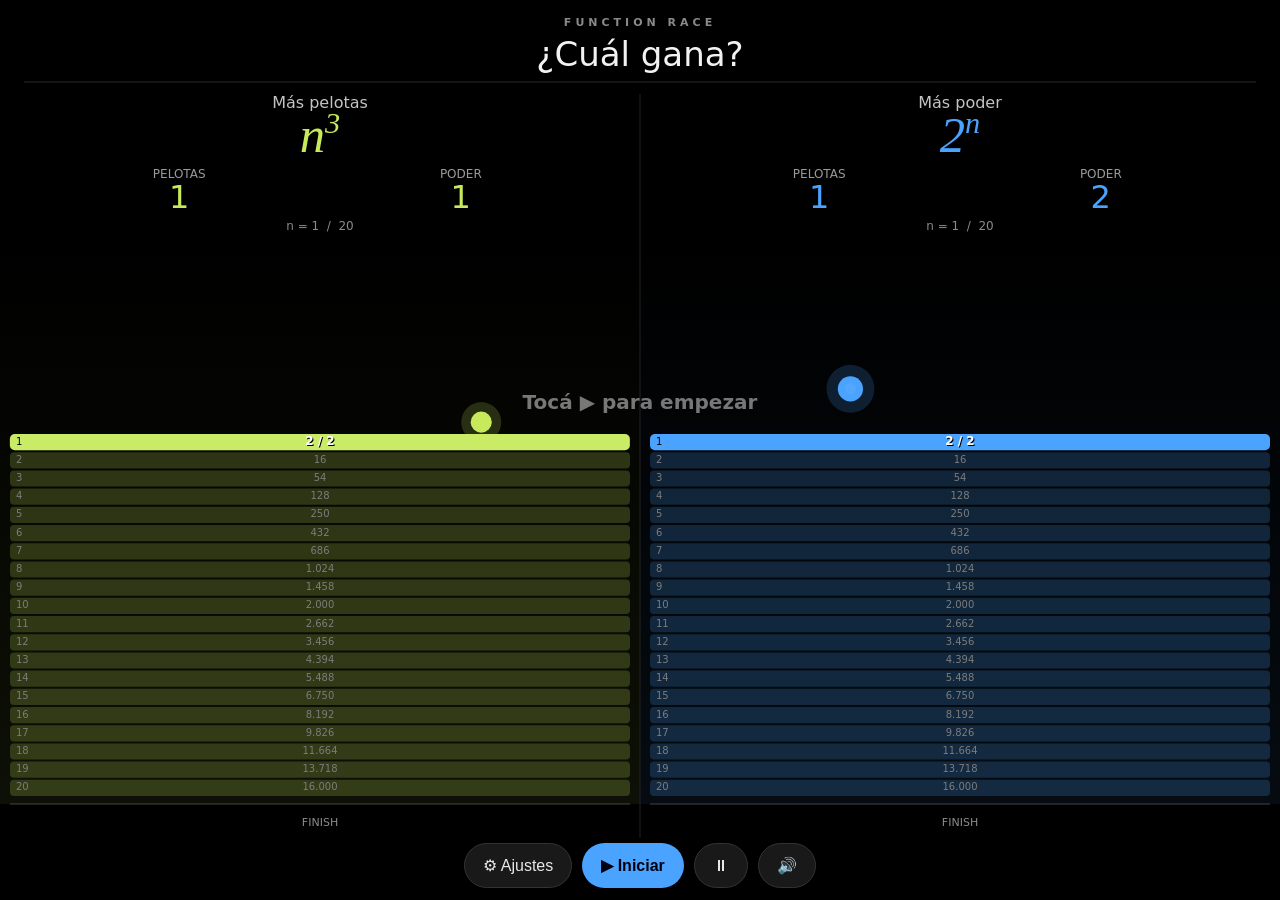
==== commit 35f51bc0: "Make race settings easier to understand" ====
--- a/index.html
+++ b/index.html
@@ -18,7 +18,7 @@
   #bar #bPlay { background:var(--acc); color:#001; border-color:transparent; font-weight:600; }
   #panel { position:fixed; inset:0; background:rgba(0,0,0,.6); z-index:10; display:flex; align-items:flex-end; justify-content:center; }
   #panel.hidden { display:none; }
-  .sheet { width:100%; max-width:560px; max-height:88dvh; overflow:auto; background:#111; border:1px solid #2a2a2a;
+  .sheet { width:100%; max-width:680px; max-height:92dvh; overflow:auto; background:#111; border:1px solid #2a2a2a;
     border-radius:18px 18px 0 0; padding:16px 16px calc(20px + env(safe-area-inset-bottom)); }
   .sheet h2 { margin:0; font-size:18px; }
   .row { display:flex; align-items:center; justify-content:space-between; gap:10px; margin-bottom:10px; }
@@ -38,7 +38,17 @@
   .err { color:#ff6b6b; font-size:13px; min-height:18px; margin:10px 0 0; white-space:pre-wrap; }
   .hint { color:var(--mut); font-size:12px; line-height:1.5; margin:12px 0 0; }
   code { color:#c6ea5b; }
-  .ed { margin-top:12px; padding:10px 12px 12px; background:#161616; border:1px solid #262626; border-radius:12px; }
+  .section { margin-top:18px; padding-top:14px; border-top:1px solid #292929; }
+  .section-title { display:flex; align-items:center; gap:8px; margin:0 0 4px; font-size:15px; font-weight:700; color:#f1f1f1; }
+  .section-sub { color:#999; font-size:12px; line-height:1.45; margin:0 0 10px; }
+  .ed { margin-top:12px; padding:13px; background:#161616; border:1px solid #303030; border-radius:14px; }
+  .ed .edt { font-size:13px; color:#f2f2f2; font-weight:700; margin-bottom:5px; }
+  .ed-desc { color:#999; font-size:12px; line-height:1.45; margin-bottom:9px; }
+  .quick-formulas { display:flex; flex-wrap:wrap; gap:6px; margin-top:8px; }
+  .quick-formulas button { border:1px solid #3a3a3a; background:#202020; color:#ddd; border-radius:999px; padding:6px 9px; font-size:12px; cursor:pointer; }
+  .quick-formulas button:active { background:#303030; }
+  .preview-caption { color:#aaa; font-size:11px; margin-top:10px; }
+  .field-hint { color:#858585; font-size:11px; margin-top:3px; line-height:1.35; }
   .edt { font-size:12px; color:var(--fg); font-weight:600; margin-bottom:6px; }
   .params { display:grid; grid-template-columns:1fr 1fr; gap:0 10px; }
   .params label.wide { grid-column:1 / -1; }
@@ -61,21 +71,38 @@
   <div class="sheet">
     <div class="row"><h2>Ajustes de la carrera</h2><button class="small" id="closeP">✕</button></div>
 
-    <label>Preset
-      <select id="preset"></select>
-    </label>
-
-    <label>Cantidad de paredes: <b id="wallsOut"></b>
-      <input id="walls" type="range" min="1" max="100" step="1">
-    </label>
-
-    <label>Velocidad de la simulación: <b id="spdOut"></b>
-      <input id="spd" type="range" min="0.5" max="5" step="0.5">
-    </label>
-
-    <div id="hpEd"></div>
-
-    <div id="racers"></div>
+    <div class="section" style="margin-top:8px;padding-top:0;border:0">
+      <div class="section-title">① Elegí un punto de partida</div>
+      <p class="section-sub">Podés usar una carrera preparada y modificarla después, o empezar desde cero.</p>
+      <label>Plantilla de carrera
+        <select id="preset"></select>
+      </label>
+    </div>
+
+    <div class="section">
+      <div class="section-title">② Ajustá la carrera</div>
+      <p class="section-sub">Estos valores afectan a todos los corredores.</p>
+      <label>Paredes que deben superar: <b id="wallsOut"></b>
+        <input id="walls" type="range" min="1" max="100" step="1">
+        <div class="field-hint">Más paredes permiten ver mejor cómo cambian las funciones a medida que n aumenta.</div>
+      </label>
+      <label>Velocidad de la simulación: <b id="spdOut"></b>
+        <input id="spd" type="range" min="0.5" max="5" step="0.5">
+        <div class="field-hint">Acelera la animación, no modifica los resultados matemáticos.</div>
+      </label>
+    </div>
+
+    <div class="section">
+      <div class="section-title">③ ¿Cuánta resistencia tienen las paredes?</div>
+      <p class="section-sub">La vida indica cuánto daño hay que acumular para romper cada pared. También puede crecer con n.</p>
+      <div id="hpEd"></div>
+    </div>
+
+    <div class="section">
+      <div class="section-title">④ Configurá los corredores</div>
+      <p class="section-sub">Cada corredor tiene dos funciones independientes: cuántas pelotas puede reunir y cuánto daño hace cada impacto.</p>
+      <div id="racers"></div>
+    </div>
     <div class="btns"><button class="small" id="addR">+ Agregar corredor</button></div>
 
     <p id="err" class="err"></p>
@@ -85,10 +112,7 @@
     </div>
 
     <p class="hint">
-      Para cada cosa elegís el <b>tipo de función</b> (constante, lineal, potencia, exponencial, factorial…) y sus números; el gráfico
-      muestra cómo crece en las paredes 1…N. <b>Cada golpe</b> de una pelota quita de vida el <b>poder</b> de la pared actual; las pelotas se
-      multiplican al pegar hasta llegar a la <b>cantidad</b>. Con "Fórmula propia" podés usar <code>n</code>, <code>+ - * / % ^ ( )</code>,
-      <code>sqrt log log2 exp sin cos abs min max floor ceil</code>, <code>fact(n)</code>, <code>PI</code>, <code>E</code>.
+      <b>Cómo funciona:</b> en cada pared, la función de cantidad determina el máximo de pelotas y la función de poder determina cuánto daño hace cada golpe. La vida de la pared es un tercer valor compartido por todos los corredores. Las fórmulas avanzadas siguen disponibles en cada selector.
     </p>
   </div>
 </div>
@@ -785,6 +809,11 @@
 function makeEditor(title, spec) {
   const box = document.createElement('div'); box.className = 'ed';
   const t = document.createElement('div'); t.className = 'edt'; t.textContent = title; box.appendChild(t);
+  const desc = document.createElement('div'); desc.className = 'ed-desc';
+  desc.textContent = title.includes('Vida') ? 'Cuánto daño soporta la pared n. Por ejemplo, una vida n² hace que cada pared sea más resistente que la anterior.' :
+    title.includes('Cantidad') ? 'Cuántas pelotas puede tener este corredor en la pared n. Si la función aumenta, puede multiplicar sus impactos.' :
+    'Cuánto daño resta cada pelota al golpear. Un poder creciente puede compensar tener menos pelotas.';
+  box.appendChild(desc);
   const sel = document.createElement('select');
   Object.keys(KINDS).forEach(k => { const o = document.createElement('option'); o.value = k; o.textContent = KINDS[k].label; sel.appendChild(o); });
   sel.value = spec.k; box.appendChild(sel);
@@ -794,6 +823,12 @@
   const err = document.createElement('div'); err.className = 'err2'; box.appendChild(err);
   const refresh = () => drawPreview(cnv, info, err, spec);
   previewers.push(refresh);
+  const quick = document.createElement('div'); quick.className = 'quick-formulas';
+  const quickTitle = document.createElement('div'); quickTitle.className = 'field-hint'; quickTitle.textContent = 'Ejemplos para insertar:';
+  const formulas = [
+    ['n', 'n'], ['n²', 'n^2'], ['2ⁿ', '2^n'], ['n!', 'fact(n)'],
+    ['πⁿ', 'PI^n'], ['eⁿ', 'E^n'], ['√n', 'sqrt(n)'], ['Oscilante', 'abs(sin(n))*n^2+1']
+  ];
   function renderParams() {
     pr.innerHTML = '';
     KINDS[spec.k].params.forEach(pm => {
@@ -808,6 +843,20 @@
       });
       l.appendChild(i); pr.appendChild(l);
     });
+    quick.innerHTML = '';
+    if (spec.k === 'custom') {
+      quick.appendChild(quickTitle);
+      formulas.forEach(([label, value]) => {
+        const b = document.createElement('button'); b.type = 'button'; b.textContent = label;
+        b.addEventListener('click', () => {
+          spec.e = value;
+          const field = pr.querySelector('input[type="text"]');
+          if (field) field.value = value;
+          refresh();
+        });
+        quick.appendChild(b);
+      });
+    }
   }
   sel.addEventListener('change', () => {
     const old = Object.assign({}, spec), expr0 = (() => { try { return specExpr(old); } catch (e) { return 'n'; } })();
@@ -819,7 +868,11 @@
     if (sel.value === 'custom') spec.e = expr0;
     renderParams(); refresh();
   });
-  renderParams(); refresh();
+  renderParams();
+  box.appendChild(quick);
+  const pc = document.createElement('div'); pc.className = 'preview-caption'; pc.textContent = 'Vista previa del crecimiento entre la primera y la última pared';
+  box.appendChild(pc);
+  refresh();
   return box;
 }
 function renderEditors() {
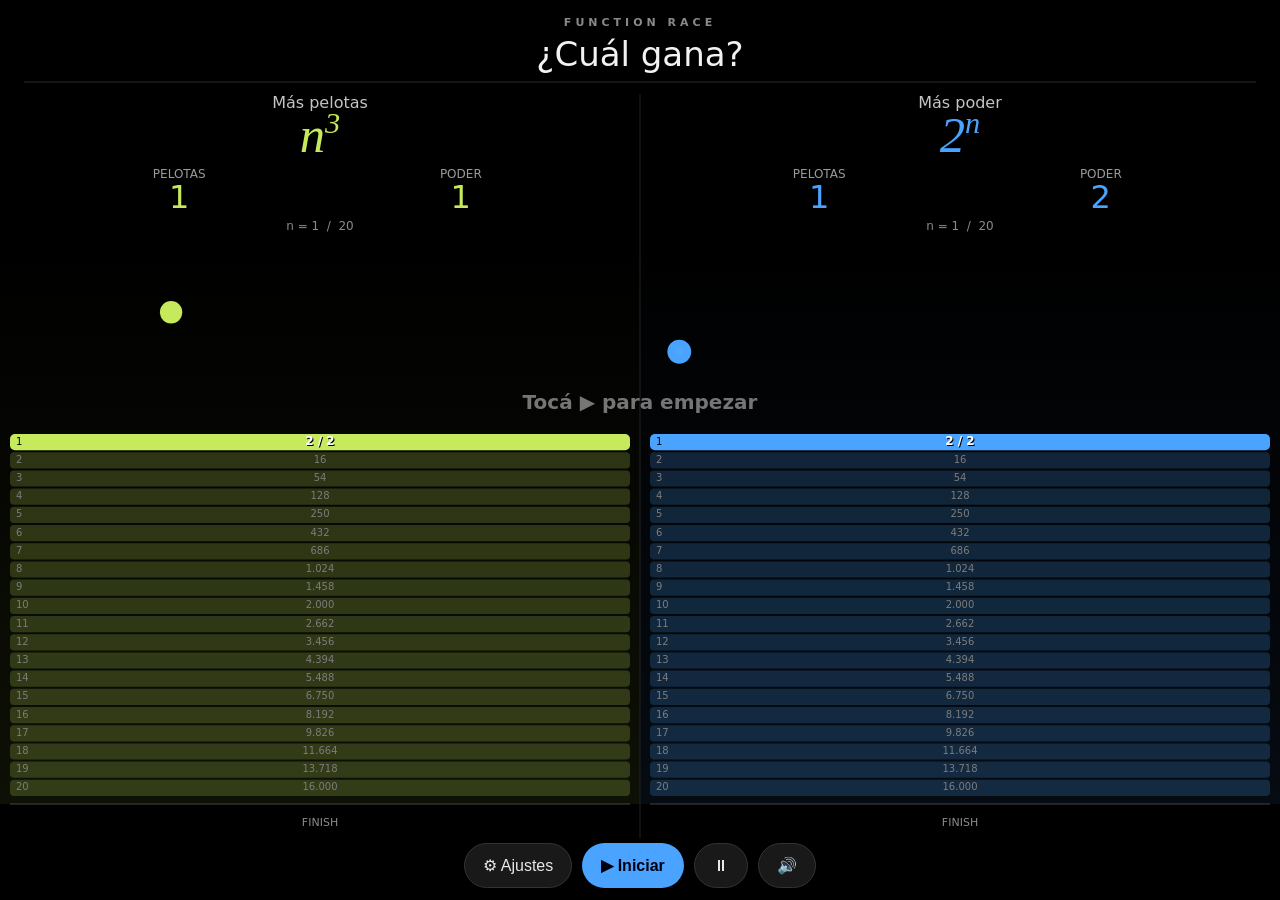
==== commit 60443f5d: "Tone down ball glow and tie subtle highlight to power" ====
--- a/index.html
+++ b/index.html
@@ -686,18 +686,14 @@
 
   // pelotas (brillo + núcleo)
   const base = r.rad, many = r.balls.length > 120;
-  if (!many) {
-    ctx.fillStyle = rgba(r.color, 0.18); ctx.beginPath();
-    for (const b of r.balls) { const q = base * (0.9 + 0.2 * b.k) * 1.9; ctx.moveTo(b.x + q, b.y); ctx.arc(b.x, b.y, q, 0, 6.2832); }
-    ctx.fill();
-  }
   ctx.fillStyle = r.color; ctx.beginPath();
   for (const b of r.balls) { const q = base * (0.9 + 0.2 * b.k); ctx.moveTo(b.x + q, b.y); ctx.arc(b.x, b.y, q, 0, 6.2832); }
   ctx.fill();
-  const hot = clamp(Math.log10(Math.max(1, r.P)) / 6, 0, 0.95);
-  if (hot > 0.02) {
+  // El brillo es discreto y depende únicamente del poder: sin halo permanente.
+  const hot = clamp(Math.log10(Math.max(1, r.P)) / 8, 0, 0.28);
+  if (hot > 0.01) {
     ctx.fillStyle = `rgba(255,255,255,${hot})`; ctx.beginPath();
-    for (const b of r.balls) { const q = base * (0.9 + 0.2 * b.k) * 0.45; ctx.moveTo(b.x + q, b.y); ctx.arc(b.x, b.y, q, 0, 6.2832); }
+    for (const b of r.balls) { const q = base * (0.9 + 0.2 * b.k) * 0.28; ctx.moveTo(b.x + q, b.y); ctx.arc(b.x, b.y, q, 0, 6.2832); }
     ctx.fill();
   }
 }
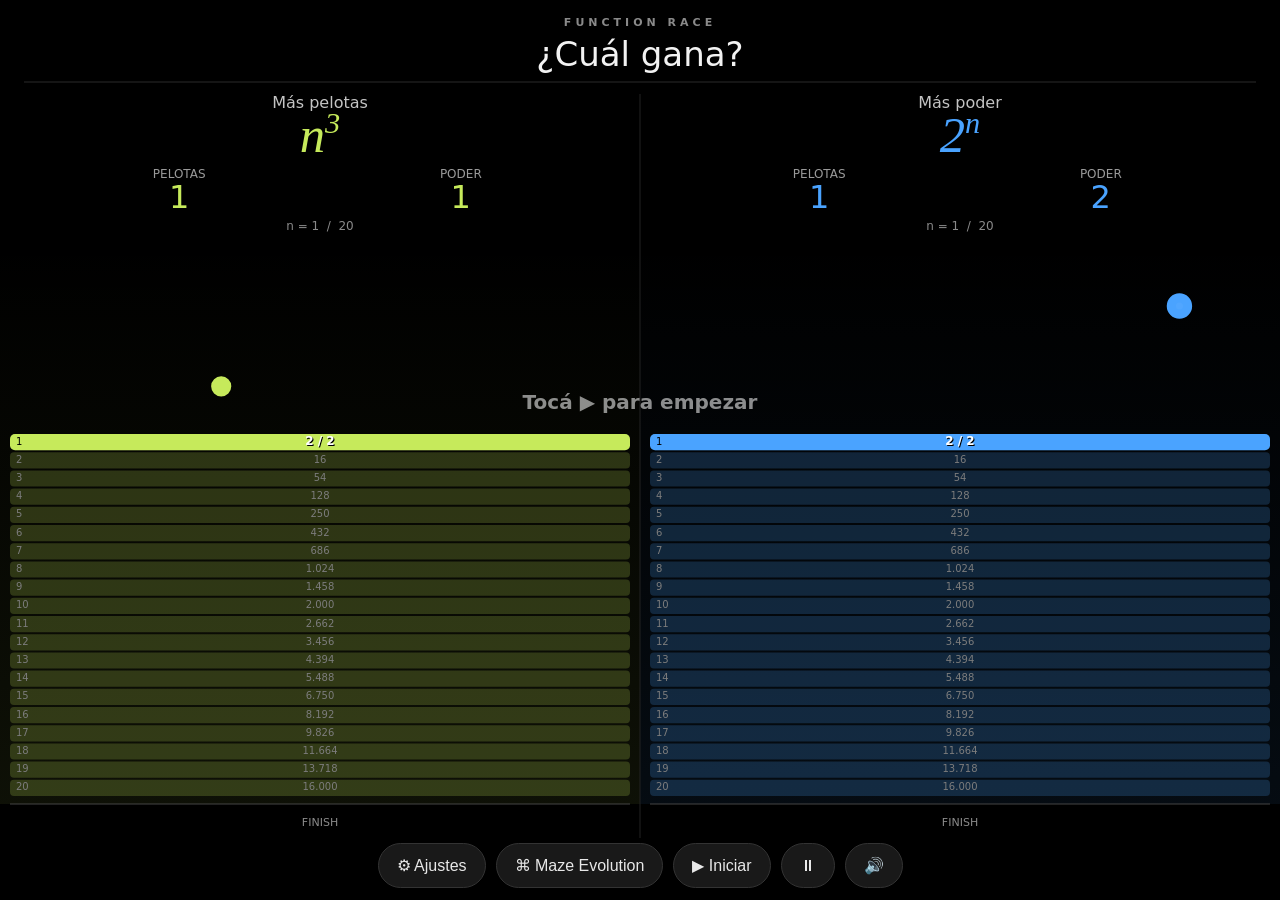
==== commit 33e02633: "Add Maze Evolution entry point" ====
--- a/index.html
+++ b/index.html
@@ -15,7 +15,7 @@
   #bar button { background:rgba(30,30,30,.85); color:var(--fg); border:1px solid #333; border-radius:999px;
     padding:12px 18px; font-size:16px; backdrop-filter:blur(6px); cursor:pointer; }
   #bar button:active { transform:scale(.96); }
-  #bar #bPlay { background:var(--acc); color:#001; border-color:transparent; font-weight:600; }
+  #bar #bMaze { background:rgba(30,30,30,.85); color:var(--fg); border:1px solid #333; }\n  #bar #bPlay { background:var(--acc); color:#001; border-color:transparent; font-weight:600; }
   #panel { position:fixed; inset:0; background:rgba(0,0,0,.6); z-index:10; display:flex; align-items:flex-end; justify-content:center; }
   #panel.hidden { display:none; }
   .sheet { width:100%; max-width:680px; max-height:92dvh; overflow:auto; background:#111; border:1px solid #2a2a2a;
@@ -62,6 +62,7 @@
 
 <div id="bar">
   <button id="bGear" aria-label="Ajustes">⚙ Ajustes</button>
+  <button id="bMaze" onclick="location.href='maze.html'">⌘ Maze Evolution</button>
   <button id="bPlay">▶ Iniciar</button>
   <button id="bPause" aria-label="Pausa">⏸</button>
   <button id="bSnd" aria-label="Sonido">🔊</button>
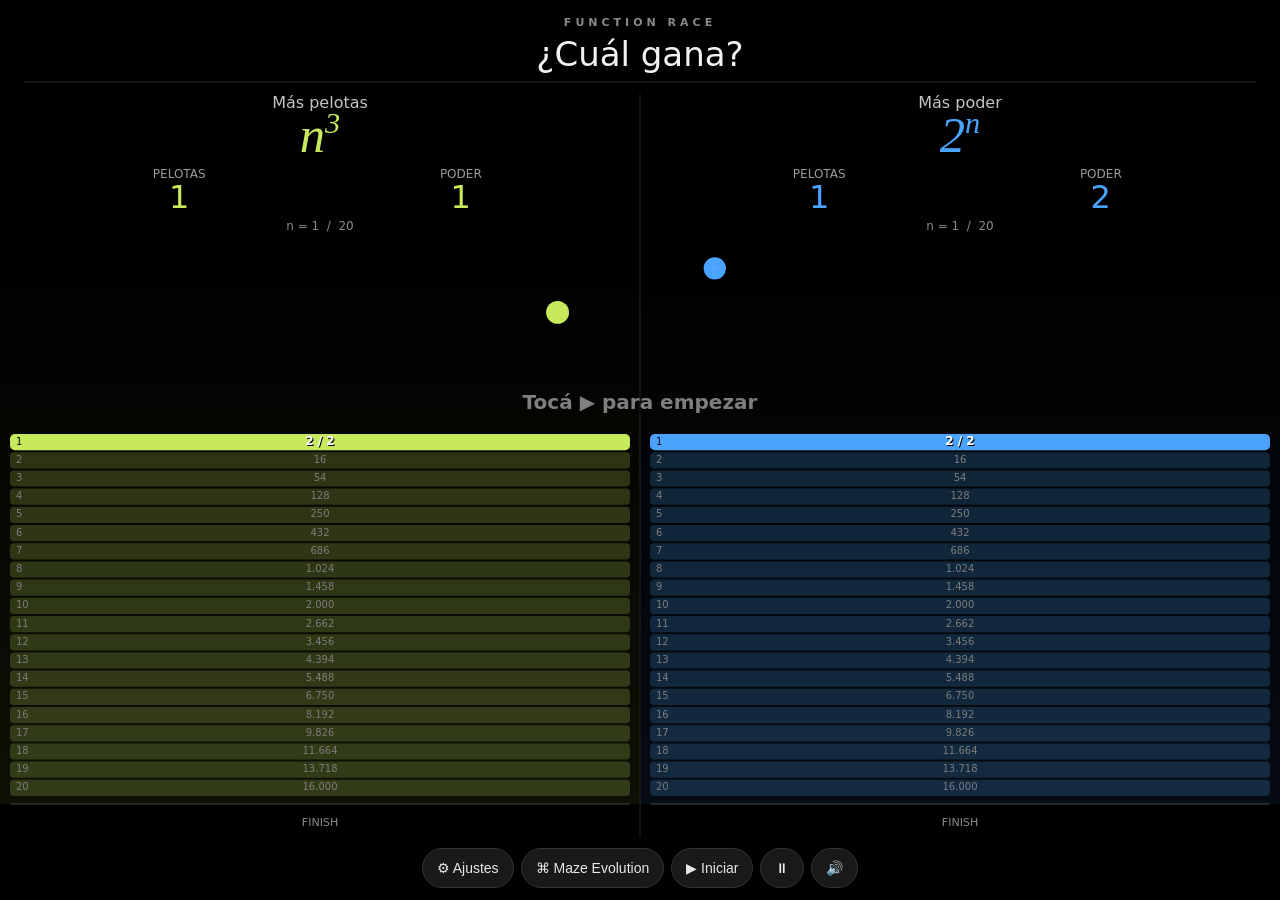
==== commit 1f8b5ea0: "Make game mode navigation responsive" ====
--- a/index.html
+++ b/index.html
@@ -11,9 +11,9 @@
   html, body { margin:0; height:100%; background:var(--bg); color:var(--fg);
     font-family: system-ui, -apple-system, "Segoe UI", Roboto, sans-serif; overflow:hidden; touch-action:manipulation; }
   #c { position:fixed; inset:0; width:100%; height:100%; display:block; }
-  #bar { position:fixed; left:0; right:0; bottom:calc(12px + env(safe-area-inset-bottom)); display:flex; gap:10px; justify-content:center; z-index:5; }
+  #bar { position:fixed; left:0; right:0; bottom:calc(12px + env(safe-area-inset-bottom)); display:flex; flex-wrap:wrap; gap:7px; justify-content:center; z-index:5; padding:0 8px; }
   #bar button { background:rgba(30,30,30,.85); color:var(--fg); border:1px solid #333; border-radius:999px;
-    padding:12px 18px; font-size:16px; backdrop-filter:blur(6px); cursor:pointer; }
+    padding:11px 14px; font-size:14px; backdrop-filter:blur(6px); cursor:pointer; }
   #bar button:active { transform:scale(.96); }
   #bar #bMaze { background:rgba(30,30,30,.85); color:var(--fg); border:1px solid #333; }\n  #bar #bPlay { background:var(--acc); color:#001; border-color:transparent; font-weight:600; }
   #panel { position:fixed; inset:0; background:rgba(0,0,0,.6); z-index:10; display:flex; align-items:flex-end; justify-content:center; }
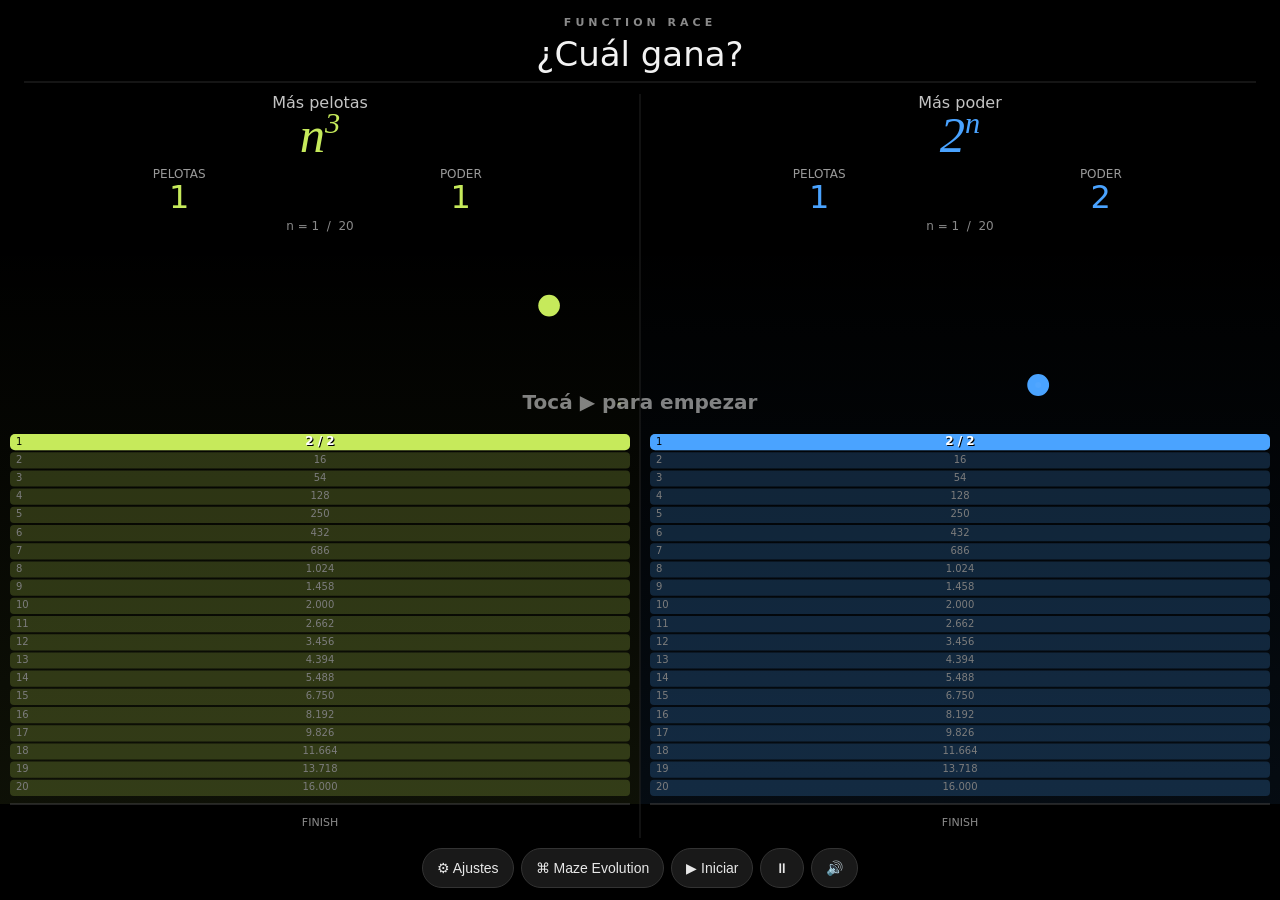
==== commit c939ea91: "1" ====
--- a/index.html
+++ b/index.html
@@ -2,7 +2,7 @@
 <html lang="es">
 <head>
 <meta charset="utf-8">
-<meta name="viewport" content="width=device-width,initial-scale=1,viewport-fit=cover,user-scalable=no">
+<meta name="viewport" content="width=device-width,initial-scale=1,viewport-fit=cover">
 <meta name="theme-color" content="#000000">
 <title>Function Race</title>
 <style>
@@ -58,7 +58,7 @@
 </style>
 </head>
 <body>
-<canvas id="c"></canvas>
+<canvas id="c" role="img" aria-label="Simulación de Function Race"></canvas>
 
 <div id="bar">
   <button id="bGear" aria-label="Ajustes">⚙ Ajustes</button>
@@ -271,7 +271,8 @@
 function loadHash() {
   try {
     if (!location.hash || location.hash.length < 3) return null;
-    const j = decodeURIComponent(escape(atob(decodeURIComponent(location.hash.slice(1)))));
+    const bin = atob(decodeURIComponent(location.hash.slice(1)));
+const j = new TextDecoder().decode(Uint8Array.from(bin, ch => ch.charCodeAt(0)));
     const c = JSON.parse(j);
     if (c && c.racers && c.racers.length) return normCfg(c);
   } catch (e) {}
@@ -279,7 +280,7 @@
 }
 function saveHash(cfg) {
   try {
-    const b = btoa(unescape(encodeURIComponent(JSON.stringify(cfg))));
+    const b = btoa(Array.from(new TextEncoder().encode(JSON.stringify(cfg)), c => String.fromCharCode(c)).join(''));
     history.replaceState(null, '', '#' + encodeURIComponent(b));
   } catch (e) {}
 }
@@ -316,7 +317,7 @@
 
 /* ============================ estado ============================ */
 const MAXB = 300;
-const S = { state: 'idle', racers: [], N: 0, hpF: null, hpArr: [], rate: 1, clock: 0, time: 0,
+const S = { state: 'idle', racers: [], N: 0, hpF: null, hpArr: [], clock: 0, time: 0,
             winner: null, winAt: 0, afterT: 0, scale: 1, order: [], cfg: null };
 const L = {};
 let parts = [], pops = [], shake = 0, W = 0, H = 0, DPR = 1;
@@ -445,7 +446,9 @@
   for (const b of balls) b.r = base * (0.9 + 0.2 * b.k);
   const maxR = base * 1.1, cell = Math.max(4, maxR * 2);
   const cols = Math.max(1, Math.ceil((x1 - x0) / cell)), rows = Math.max(1, Math.ceil((Math.max(20, floor - top) + cell) / cell));
-  const head = new Int32Array(cols * rows), next = new Int32Array(n);
+  if (!r._head || r._head.length < cols * rows) r._head = new Int32Array(cols * rows);
+if (!r._next || r._next.length < n) r._next = new Int32Array(Math.max(n, 64) * 2);
+const head = r._head, next = r._next;
   const sub = clamp(Math.ceil(pd / 0.006), 1, 12), h = pd / sub;
   const running = S.state === 'running';
   const hl = r.hitList; hl.length = 0;
@@ -776,7 +779,7 @@
 }
 $('#bPlay').addEventListener('click', () => { if (S.state === 'idle') { initAudio(); S.state = 'running'; updatePlayBtn(); } else startRun(); });
 $('#bPause').addEventListener('click', () => {
-  if (S.state === 'running') { S.state = 'paused'; S.prevPaused = true; }
+  if (S.state === 'running') { S.state = 'paused'; }
   else if (S.state === 'paused') { S.state = 'running'; }
   updatePlayBtn();
 });
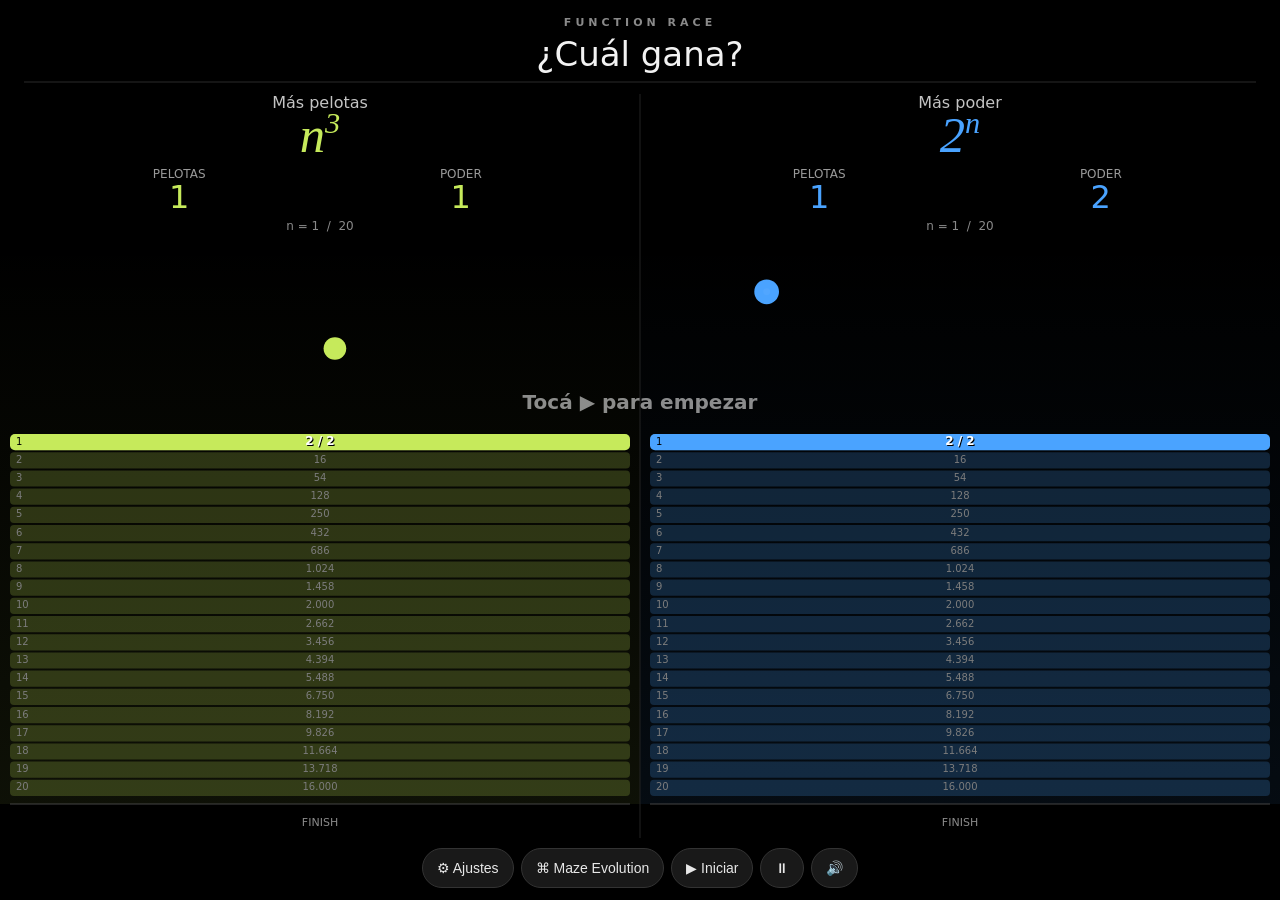
==== commit 2f09738f: "1" ====
--- a/index.html
+++ b/index.html
@@ -106,7 +106,12 @@
     </div>
     <div class="btns"><button class="small" id="addR">+ Agregar corredor</button></div>
 
-    <p id="err" class="err"></p>
+    <div class="section"><div class="section-title">⑤ Semilla y repeticiones</div>
+<p class="section-sub">La misma semilla repite la misma carrera en la misma pantalla. «Correr N veces» simula N carreras con semillas distintas, sin dibujar y en un tablero virtual fijo, y cuenta quién gana. Puede tardar si hay muchas pelotas: probá primero con pocas repeticiones.</p>
+<div class="params"><label>Semilla<input id="seed" type="number" inputmode="numeric" min="1" step="1"></label><label>Repeticiones<input id="runsN" type="number" inputmode="numeric" min="1" max="100" value="10"></label></div>
+<div class="btns"><button class="small" id="newSeed" type="button">🎲 Nueva semilla</button><button class="small" id="runBatch" type="button">Correr N veces</button></div>
+<div id="batchOut" class="hint" style="white-space:pre-wrap"></div></div>
+<p id="err" class="err"></p>
     <div class="btns">
       <button class="primary" id="apply">Aplicar y correr</button>
       <button class="small" id="share">Copiar link</button>
@@ -124,6 +129,12 @@
 const $ = s => document.querySelector(s);
 const clamp = (v, a, b) => Math.max(a, Math.min(b, v));
 const rand = (a, b) => a + Math.random() * (b - a);
+/* --- semilla y paso fijo (aleatoriedad que afecta la física usa srand/rng; la cosmética usa rand) --- */
+function mulberry32(a) { return function () { a |= 0; a = a + 0x6D2B79F5 | 0; let t = Math.imul(a ^ a >>> 15, 1 | a); t = t + Math.imul(t ^ t >>> 7, 61 | t) ^ t; return ((t ^ t >>> 14) >>> 0) / 4294967296; }; }
+let rng = mulberry32(1), HEADLESS = false, batching = false, batchCancel = false, stepAcc = 0;
+const STEP = 1 / 60;
+const srand = (a, b) => a + rng() * (b - a);
+const newSeed = () => (Math.random() * 4294967296) >>> 0;
 const cv = $('#c'), ctx = cv.getContext('2d');
 
 function fmt(v) {
@@ -260,7 +271,7 @@
 
 function normCfg(c) {
   const base = firstPreset();
-  const out = { walls: clamp(parseInt(c.walls, 10) || base.walls, 1, 100), speed: clamp(parseFloat(c.speed) || 1, 0.5, 5),
+  const out = { seed: (Number(c.seed) >>> 0) || 0, walls: clamp(parseInt(c.walls, 10) || base.walls, 1, 100), speed: clamp(parseFloat(c.speed) || 1, 0.5, 5),
                 hp: normSpec(c.hp, base.hp), racers: [] };
   (c.racers || []).slice(0, 4).forEach((r, i) => out.racers.push({
     name: String(r.name || ('Corredor ' + (i + 1))), color: /^#[0-9a-f]{6}$/i.test(r.color) ? r.color : PALETTE[i % 4],
@@ -305,13 +316,13 @@
 const PENT = [0, 2, 4, 7, 9];
 const noteFreq = (k, base) => base * Math.pow(2, (PENT[k % 5] + 12 * (Math.floor(k / 5) % 4)) / 12);
 let lastVibe = 0;
-function sfxBreak(r) {
+function sfxBreak(r) { if (HEADLESS) return;
   tone(noteFreq(r.n, 196), 0.3, 'triangle', 0.5, 1.4);
   tone(noteFreq(r.n, 98), 0.2, 'sawtooth', 0.16, 0.5);
   const now = performance.now();
   if (navigator.vibrate && now - lastVibe > 90) { navigator.vibrate(10); lastVibe = now; }
 }
-function sfxWin() {
+function sfxWin() { if (HEADLESS) return;
   [0, 2, 4, 7, 9, 12].forEach((s, i) => setTimeout(() => tone(330 * Math.pow(2, s / 12), 0.35, 'triangle', 0.45, 1), i * 90));
 }
 
@@ -348,14 +359,14 @@
     const label = be === '1' ? pe : (pe === '1' ? be : `(${be})·(${pe})`);
     return { idx: i, name: c.name, color: c.color, bF, pF, label };
   });
-  S.cfg = cfg; S.N = cfg.walls; S.hpF = hpF; S.speed = cfg.speed || 1;
+  S.cfg = cfg; S.seed = cfg.seed ? cfg.seed >>> 0 : newSeed(); cfg.seed = S.seed; if (!HEADLESS) D.seed = S.seed; S.N = cfg.walls; S.hpF = hpF; S.speed = cfg.speed || 1;
   S.hpArr = [0];
   for (let k = 1; k <= S.N; k++) S.hpArr[k] = Math.max(1, hpF(k));
   S.racers = racers;
   resetRun();
 }
 function resetRun() {
-  S.state = 'idle'; S.clock = 0; S.winner = null; S.afterT = 0; S.scale = 1; S.order = [];
+  rng = mulberry32(S.seed || 1); S.state = 'idle'; S.clock = 0; S.winner = null; S.afterT = 0; S.scale = 1; S.order = [];
   parts = []; pops = []; shake = 0;
   S.racers.forEach(r => {
     r.n = 1; r.hpMax = S.hpArr[1]; r.hp = r.hpMax; r.B = r.bF(1); r.P = r.pF(1);
@@ -407,8 +418,8 @@
 }
 
 function spawnBall(r, x, y, up) {
-  const a = up ? -Math.PI / 2 + rand(-0.9, 0.9) : rand(0, Math.PI * 2), sp = rand(300, 380);
-  r.balls.push({ x, y, vx: Math.cos(a) * sp, vy: Math.sin(a) * sp, k: Math.random(), r: 4, cell: 0, t: S.time });
+  const a = up ? -Math.PI / 2 + srand(-0.9, 0.9) : srand(0, Math.PI * 2), sp = srand(300, 380);
+  r.balls.push({ x, y, vx: Math.cos(a) * sp, vy: Math.sin(a) * sp, k: rng(), r: 4, cell: 0, t: S.time });
 }
 
 function updRacer(r, dt, pd) {
@@ -427,7 +438,7 @@
   if (balls.length === 0) {
     const initial = Math.min(tgt, 2);
     for (let q = 0; q < initial; q++)
-      spawnBall(r, rand(x0 + 10, x1 - 10), rand(top + 10, Math.max(top + 11, floor - 40)), false);
+      spawnBall(r, srand(x0 + 10, x1 - 10), srand(top + 10, Math.max(top + 11, floor - 40)), false);
   }
   // Si la función baja al pasar de pared, retirar el excedente gradualmente
   // evita que las pelotas desaparezcan todas de golpe.
@@ -465,7 +476,7 @@
       if (b.y > floor - rr) {
         b.y = floor - rr;
         if (b.vy > 0) {
-          b.vy = -b.vy; b.vx += rand(-25, 25);
+          b.vy = -b.vy; b.vx += srand(-25, 25);
           hits++;
           // Cada pelota conserva su poder. Solo al alcanzar el límite visual,
           // cada esfera representa varias pelotas matemáticas.
@@ -502,7 +513,7 @@
                 const min = a.r + c.r, d2 = dx * dx + dy * dy;
                 if (d2 >= min * min) continue;
                 let d = Math.sqrt(d2);
-                if (d < 1e-4) { dx = rand(-1, 1); dy = rand(-1, 1); d = Math.hypot(dx, dy) || 1; }
+                if (d < 1e-4) { dx = srand(-1, 1); dy = srand(-1, 1); d = Math.hypot(dx, dy) || 1; }
                 const nx = dx / d, ny = dy / d, ov = (min - d) * 0.5 + 0.01;
                 a.x -= nx * ov; a.y -= ny * ov; c.x += nx * ov; c.y += ny * ov;
                 const vn = (a.vx - c.vx) * nx + (a.vy - c.vy) * ny;
@@ -532,7 +543,7 @@
     const now = performance.now();
     if (S.state === 'running' && now - r.lastTick > 55) {
       r.lastTick = now;
-      tone(rand(520, 820) + r.idx * 110, 0.05, 'square', 0.04, 0.6);
+      tone(520 + Math.random() * 300 + r.idx * 110, 0.05, 'square', 0.04, 0.6);
     }
   }
 
@@ -543,7 +554,7 @@
     const births = Math.min(Math.max(0, liveTarget - balls.length), hits * 2, MAXB - balls.length);
     for (let q = 0; q < births; q++) {
       const hh = hl.length ? hl[Math.floor(q / 2) % hl.length] : null;
-      const sx = hh ? hh.x : rand(x0 + 10, x1 - 10);
+      const sx = hh ? hh.x : srand(x0 + 10, x1 - 10);
       const rad = hh ? hh.rad : base;
       spawnBall(r, sx, floor - rad * 2 - 2, true);
       if ((q & 1) === 0 && parts.length < 1200)
@@ -764,7 +775,7 @@
 let last = performance.now();
 function frame(now) {
   const dt = Math.min(0.05, (now - last) / 1000); last = now;
-  if (S.racers.length) { update(dt); draw(); }
+  if (S.racers.length && !batching) { stepAcc += dt; let k = 0; while (stepAcc >= STEP && k < 4) { update(STEP); stepAcc -= STEP; k++; } if (k === 4) stepAcc = 0; draw(); }
   requestAnimationFrame(frame);
 }
 
@@ -900,12 +911,13 @@
 }
 function syncPanel() {
   $('#walls').value = D.walls; $('#wallsOut').textContent = D.walls;
-  $('#spd').value = D.speed; $('#spdOut').textContent = '×' + D.speed;
+  $('#seed').value = D.seed || ''; $('#spd').value = D.speed; $('#spdOut').textContent = '×' + D.speed;
   renderEditors();
 }
 function readPanel() {
   D.walls = clamp(parseInt($('#walls').value, 10) || 1, 1, 100);
   D.speed = clamp(parseFloat($('#spd').value) || 1, 0.5, 5);
+D.seed = (parseInt($('#seed').value, 10) >>> 0) || 0;
 }
 function applyCfg() {
   readPanel();
@@ -937,7 +949,7 @@
 $('#apply').addEventListener('click', applyCfg);
 $('#share').addEventListener('click', async () => {
   readPanel();
-  try { compile(specExpr(D.hp)); D.racers.forEach(r => { compile(specExpr(r.balls)); compile(specExpr(r.power)); }); } catch (e) { $('#err').textContent = '⚠ ' + e.message; return; }
+  if (!D.seed) { D.seed = newSeed(); $('#seed').value = D.seed; } try { compile(specExpr(D.hp)); D.racers.forEach(r => { compile(specExpr(r.balls)); compile(specExpr(r.power)); }); } catch (e) { $('#err').textContent = '⚠ ' + e.message; return; }
   saveHash(D);
   try { await navigator.clipboard.writeText(location.href); $('#err').style.color = '#c6ea5b'; $('#err').textContent = 'Link copiado ✓'; }
   catch (e) { $('#err').style.color = ''; $('#err').textContent = 'Copiá el link de la barra de direcciones.'; }
@@ -946,6 +958,47 @@
 $('#bGear').addEventListener('click', () => { syncPanel(); $('#err').textContent = ''; $('#panel').classList.remove('hidden'); if (S.state === 'running') { S.state = 'paused'; updatePlayBtn(); } });
 $('#closeP').addEventListener('click', () => { $('#panel').classList.add('hidden'); });
 $('#panel').addEventListener('pointerdown', e => { if (e.target.id === 'panel') $('#panel').classList.add('hidden'); });
+
+/* ============================ semilla y repeticiones ============================ */
+$('#newSeed').addEventListener('click', () => { $('#seed').value = newSeed(); });
+$('#runBatch').addEventListener('click', runBatch);
+async function runBatch() {
+  if (batching) { batchCancel = true; return; }
+  readPanel();
+  const n = clamp(parseInt($('#runsN').value, 10) || 10, 1, 100), out = $('#batchOut'), btn = $('#runBatch');
+  try { build(clone(D)); } catch (e) { $('#err').textContent = '⚠ ' + e.message; return; }
+  const base = D.seed || newSeed(), names = D.racers.map(r => r.name), wins = names.map(() => 0), tsum = names.map(() => 0);
+  let noWin = 0, ran = 0;
+  const sv = { W, H, snd: soundOn };
+  batching = true; batchCancel = false; HEADLESS = true; soundOn = false; W = 1000; H = 700;
+  btn.textContent = 'Cancelar'; $('#apply').disabled = true;
+  const cancelled = () => batchCancel;
+  try {
+    for (let i = 0; i < n && !batchCancel; i++) {
+      const cfg = clone(D); cfg.seed = ((base + i * 7919) >>> 0) || 1;
+      build(cfg); S.state = 'running';
+      let t0 = performance.now();
+      while (S.state === 'running' && !S.winner && S.clock < 240 && !batchCancel) {
+        update(STEP);
+        if (performance.now() - t0 > 14) {
+          out.textContent = 'Carrera ' + (i + 1) + ' de ' + n + ' · ' + S.clock.toFixed(0) + ' s simulados…';
+          await new Promise(res => setTimeout(res, 0)); t0 = performance.now();
+        }
+      }
+      if (batchCancel) break;
+      ran++;
+      if (S.winner) { wins[S.winner.idx]++; tsum[S.winner.idx] += S.winner.doneT; } else noWin++;
+    }
+  } finally {
+    HEADLESS = false; soundOn = sv.snd; W = sv.W; H = sv.H; batching = false;
+    $('#apply').disabled = false; btn.textContent = 'Correr N veces';
+    try { build(clone(D)); } catch (e) { /* se mantiene la carrera anterior */ }
+  }
+  const pct = v => ran ? Math.round(100 * v / ran) : 0;
+  out.textContent = (cancelled() ? 'Cancelado tras ' : '') + ran + ' carreras · semilla base ' + base + ' · tablero virtual 1000×700\n' +
+    names.map((nm, i) => nm + ': ' + wins[i] + ' victorias (' + pct(wins[i]) + '%)' + (wins[i] ? ' · tiempo medio ' + (tsum[i] / wins[i]).toFixed(1) + ' s' : '')).join('\n') +
+    (noWin ? '\nSin ganador (límite de tiempo): ' + noWin : '');
+}
 
 /* ============================ arranque ============================ */
 addEventListener('resize', resize);
